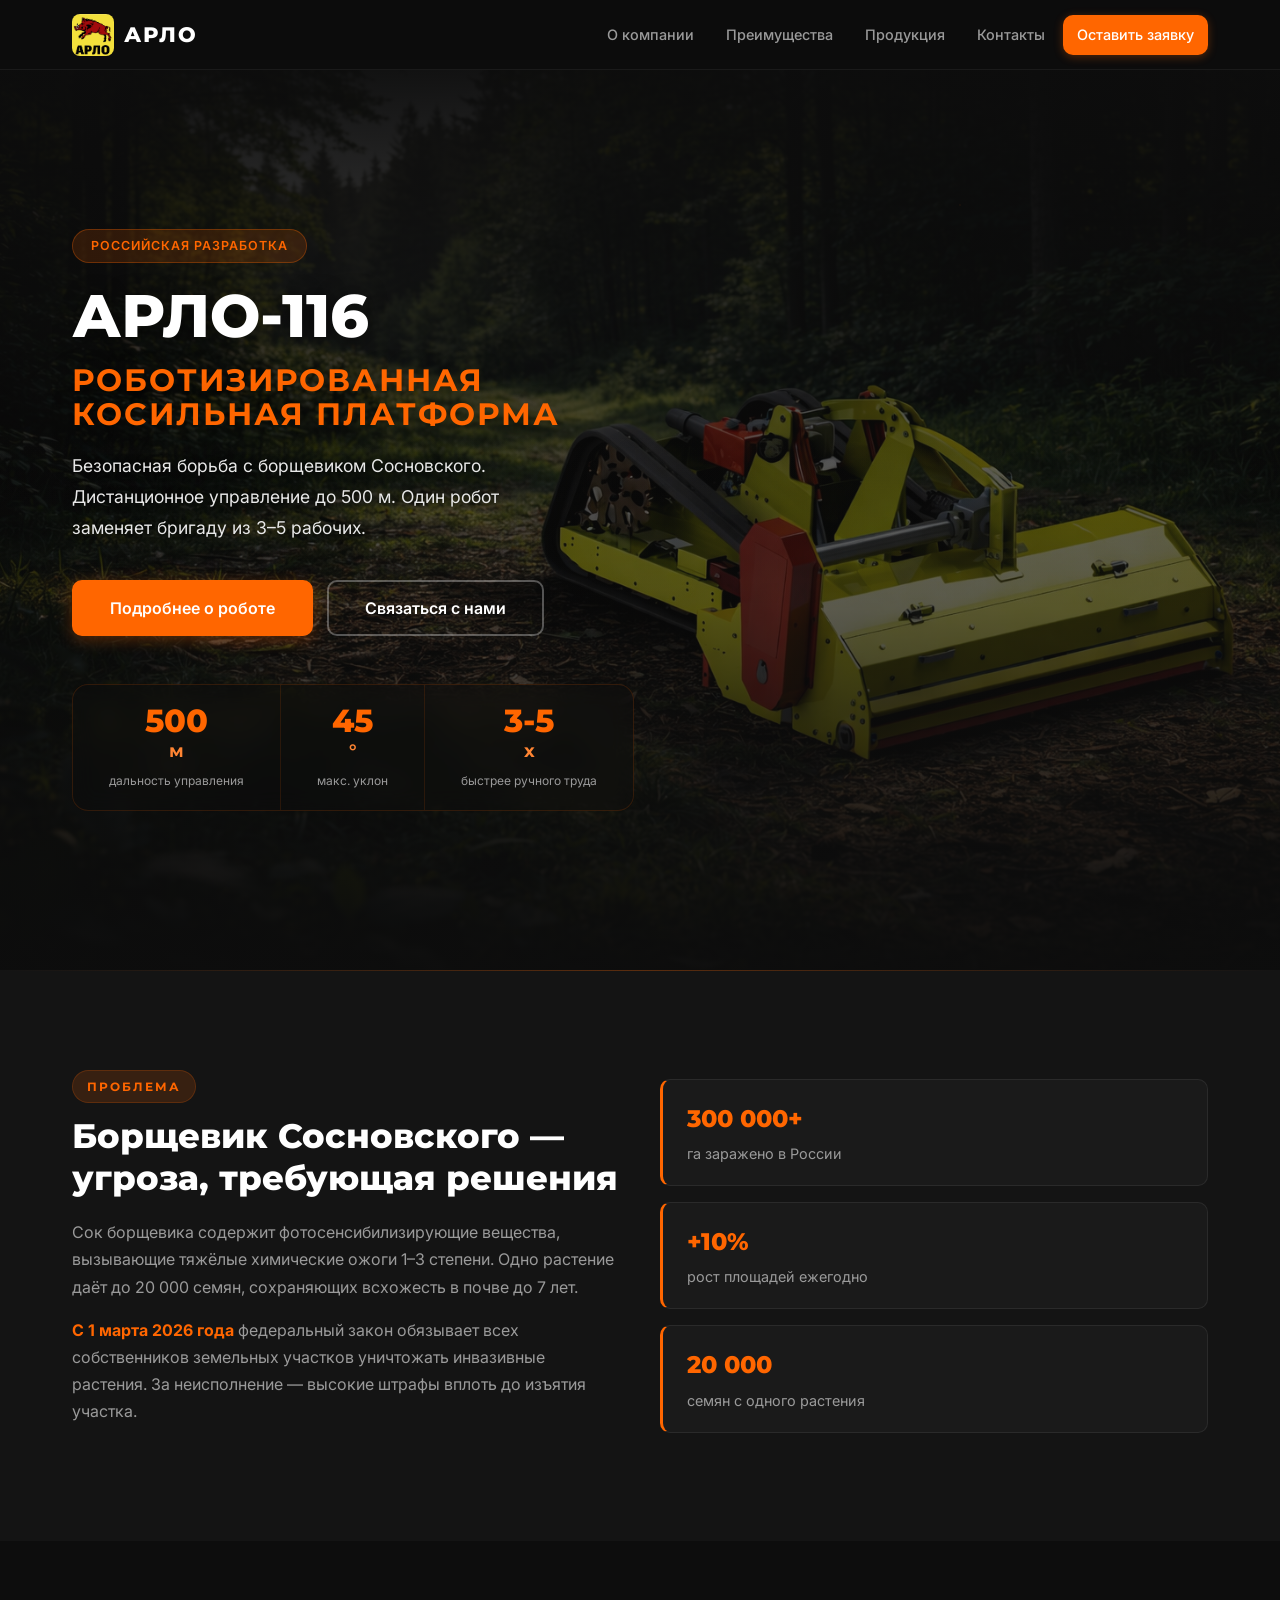
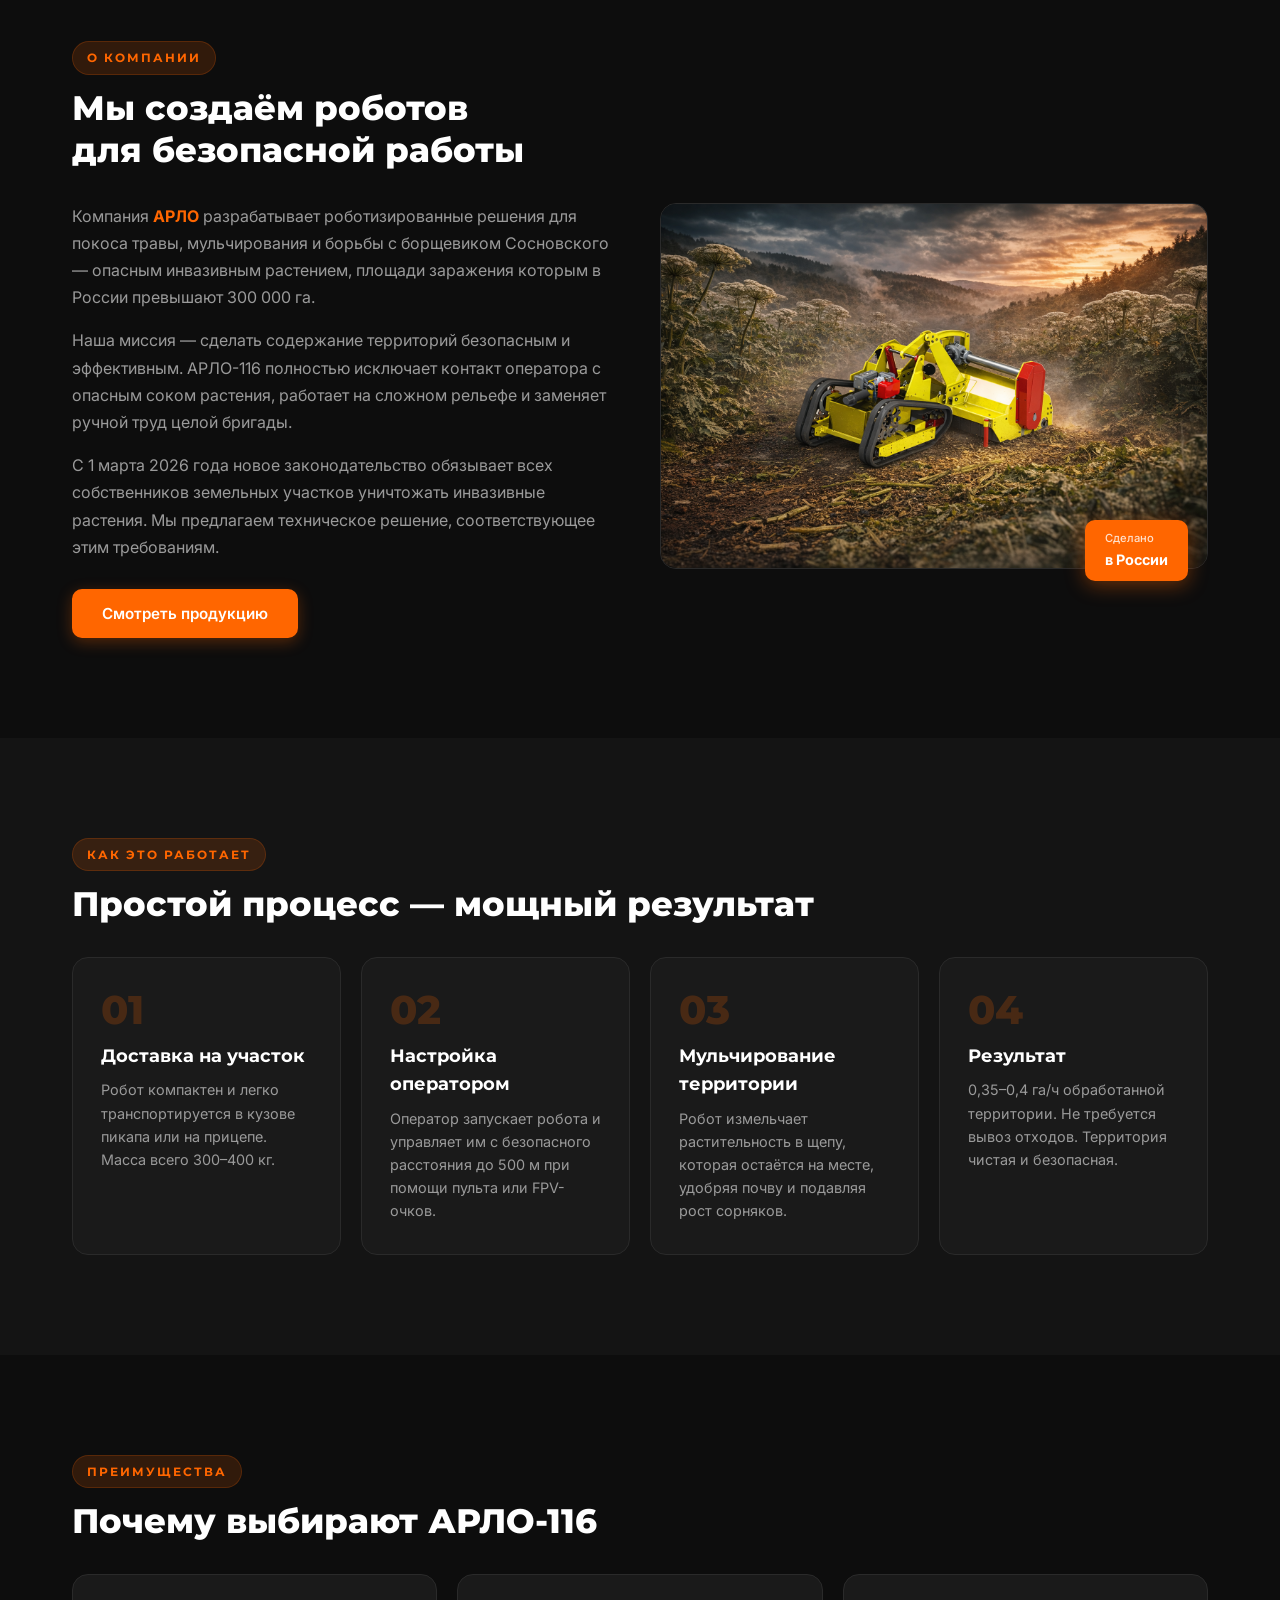
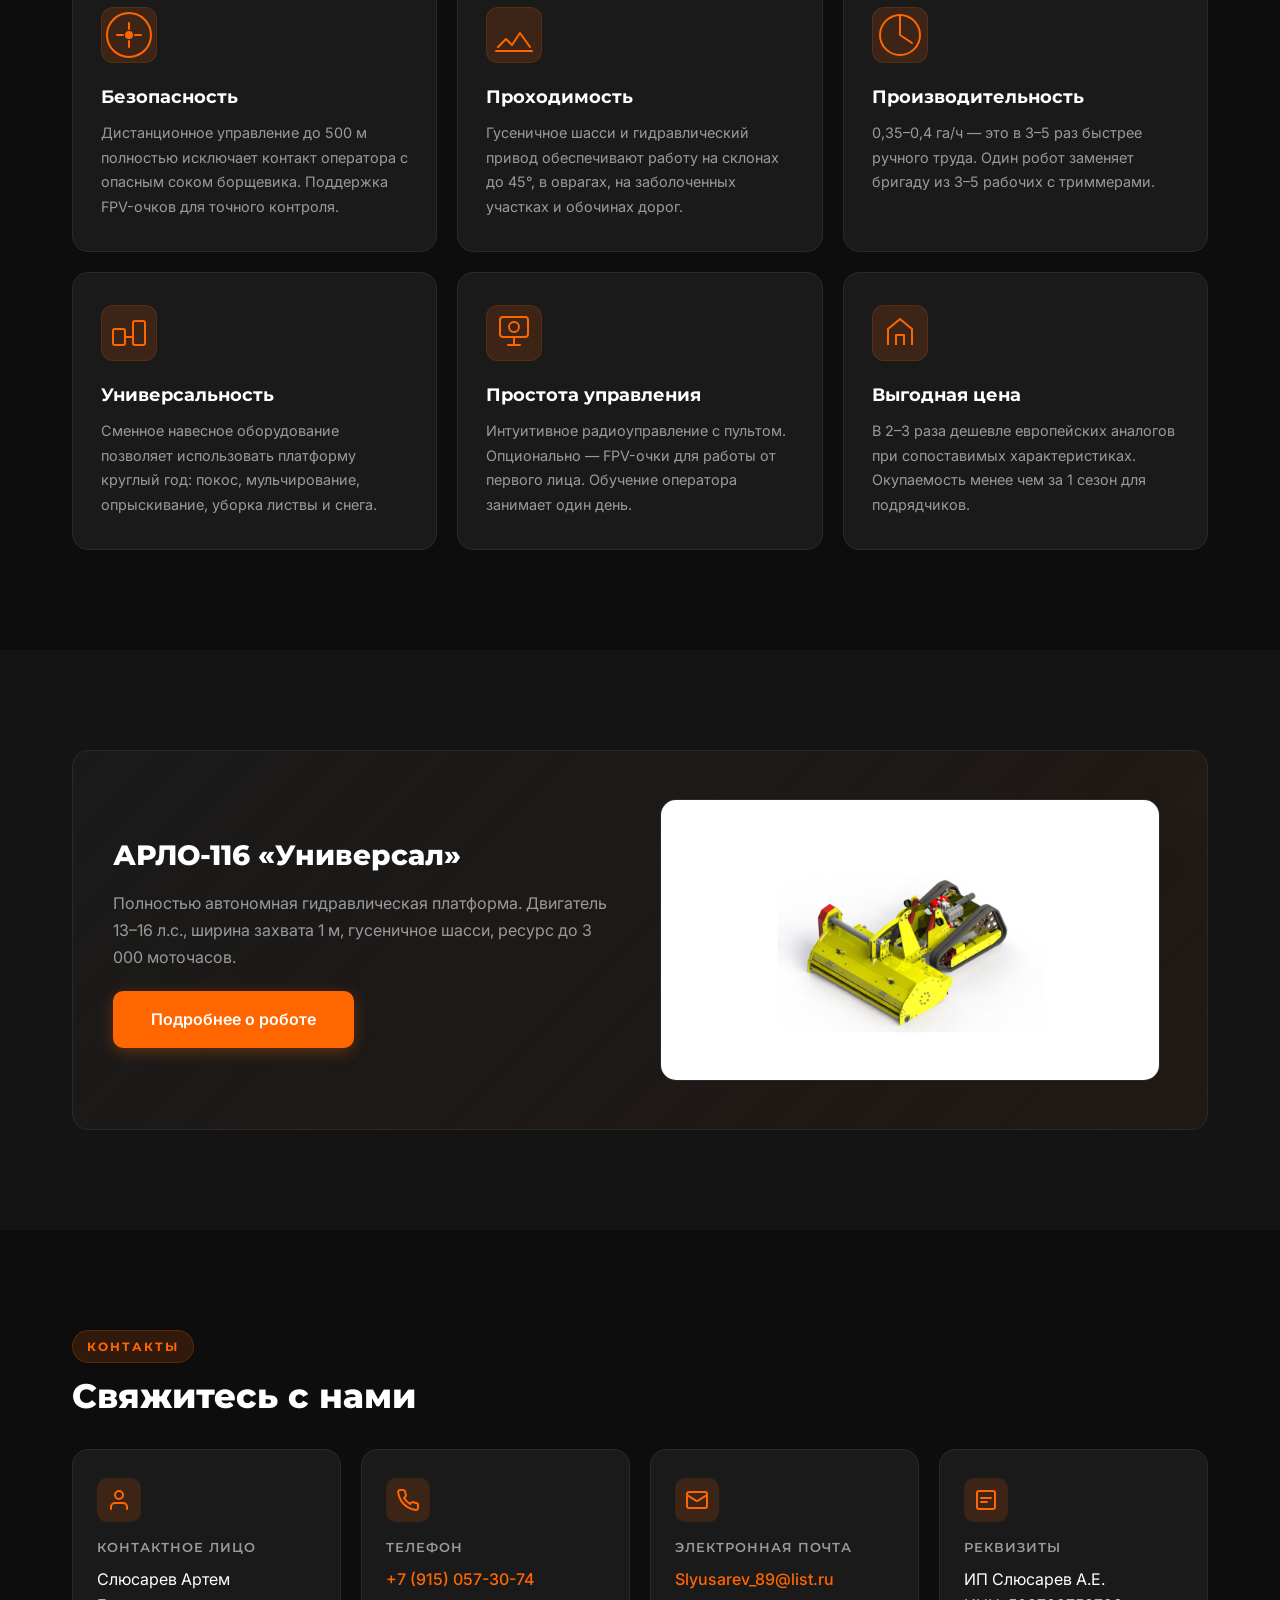
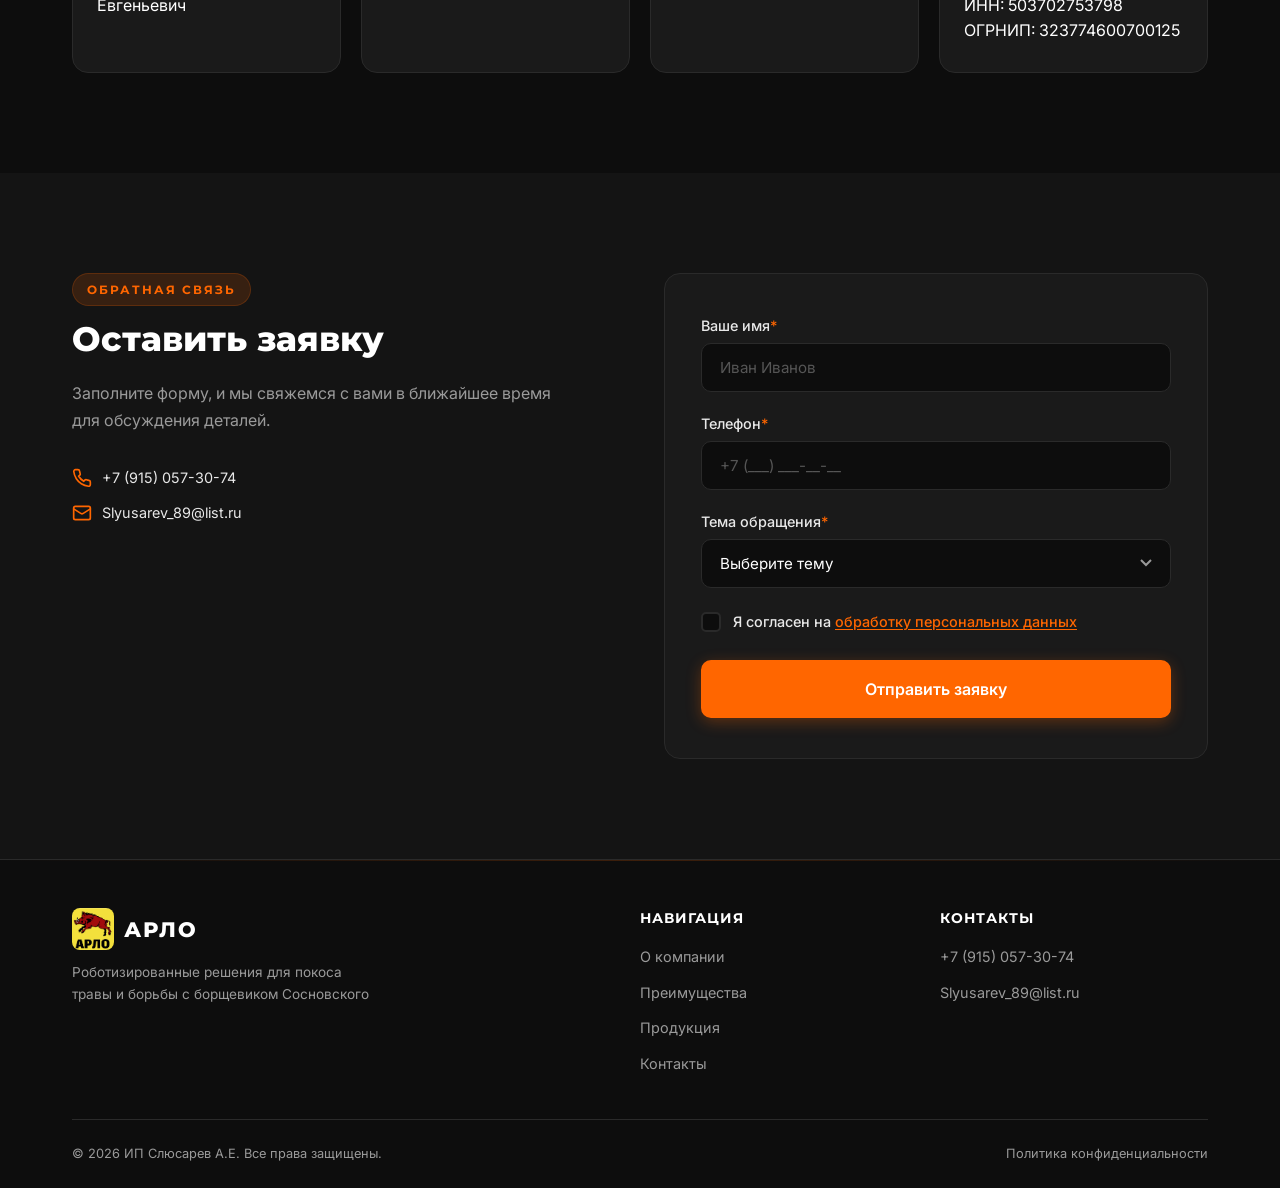
==== index.html @ d244acd5 "first commit" ====
<!DOCTYPE html>
<html lang="ru">
<head>
    <meta charset="UTF-8">
    <meta name="viewport" content="width=device-width, initial-scale=1.0">
    <title>АРЛО-116 — Роботизированная косильная платформа для борьбы с борщевиком</title>
    <meta name="description" content="АРЛО-116 Универсал — роботизированный комплекс для покоса травы и уничтожения борщевика Сосновского. Дистанционное управление до 500 м, гусеничное шасси, работа на склонах до 45°.">
    <meta name="keywords" content="АРЛО-116, робот косилка, борщевик Сосновского, роботизированная косильная платформа, дистанционное управление, гусеничная косилка, мульчирование">
    <link rel="canonical" href="https://arlo-robot.ru/">

    <!-- Open Graph -->
    <meta property="og:type" content="website">
    <meta property="og:title" content="АРЛО-116 — Роботизированная косильная платформа">
    <meta property="og:description" content="Безопасная борьба с борщевиком Сосновского. Дистанционное управление до 500 м. Производительность 0,4 га/ч.">
    <meta property="og:image" content="https://arlo-robot.ru/images/og-image.jpg">
    <meta property="og:url" content="https://arlo-robot.ru/">
    <meta property="og:locale" content="ru_RU">
    <meta property="og:site_name" content="АРЛО">

    <!-- Fonts -->
    <link rel="preconnect" href="https://fonts.googleapis.com">
    <link rel="preconnect" href="https://fonts.gstatic.com" crossorigin>
    <link href="https://fonts.googleapis.com/css2?family=Inter:wght@400;500;600&family=Montserrat:wght@600;700;800&display=swap" rel="stylesheet">

    <!-- Styles -->
    <link rel="stylesheet" href="css/style.css">

    <!-- Schema.org -->
    <script type="application/ld+json">
    {
        "@context": "https://schema.org",
        "@type": "Organization",
        "name": "АРЛО",
        "legalName": "ИП Слюсарев А.Е.",
        "taxID": "503702753798",
        "url": "https://arlo-robot.ru",
        "logo": "https://arlo-robot.ru/images/logo.png",
        "contactPoint": {
            "@type": "ContactPoint",
            "telephone": "+7-915-057-30-74",
            "contactType": "sales",
            "email": "Slyusarev_89@list.ru",
            "areaServed": "RU",
            "availableLanguage": "Russian"
        }
    }
    </script>
</head>
<body class="home page-template-default">

    <!-- HEADER -->
    <header class="site-header" id="masthead">
        <div class="container header-inner">
            <a href="index.html" class="site-logo" aria-label="АРЛО — на главную">
                <img src="images/logo.png" alt="Логотип АРЛО" width="50" height="50">
                <span class="site-logo__text">АРЛО</span>
            </a>

            <nav id="site-navigation" class="main-navigation" aria-label="Основная навигация">
                <ul class="nav-menu">
                    <li><a href="#about">О компании</a></li>
                    <li><a href="#advantages">Преимущества</a></li>
                    <li><a href="product.html">Продукция</a></li>
                    <li><a href="#contacts">Контакты</a></li>
                    <li><a href="#contact-form" class="nav-cta">Оставить заявку</a></li>
                </ul>
            </nav>

            <button class="burger-toggle" id="burger-toggle" aria-label="Открыть меню" aria-expanded="false" aria-controls="site-navigation">
                <span class="burger-line"></span>
                <span class="burger-line"></span>
                <span class="burger-line"></span>
            </button>
        </div>
    </header>

    <!-- MAIN -->
    <main id="primary" class="site-main">

        <!-- HERO -->
        <section id="hero" class="hero-section">
            <div class="hero-overlay"></div>
            <div class="hero-particles"></div>
            <div class="container hero-content">
                <div class="hero-badge">Российская разработка</div>
                <h1 class="hero-title">АРЛО-116<br><span>Роботизированная косильная платформа</span></h1>
                <p class="hero-subtitle">Безопасная борьба с борщевиком Сосновского. Дистанционное управление до 500 м. Один робот заменяет бригаду из 3–5 рабочих.</p>
                <div class="hero-actions">
                    <a href="product.html" class="btn btn-primary btn-lg">Подробнее о роботе</a>
                    <a href="#contact-form" class="btn btn-outline btn-lg">Связаться с нами</a>
                </div>

                <div class="hero-stats">
                    <div class="hero-stat">
                        <span class="hero-stat__number" data-count="500">500</span><span class="hero-stat__unit">м</span>
                        <span class="hero-stat__label">дальность управления</span>
                    </div>
                    <div class="hero-stat">
                        <span class="hero-stat__number" data-count="45">45</span><span class="hero-stat__unit">&deg;</span>
                        <span class="hero-stat__label">макс. уклон</span>
                    </div>
                    <div class="hero-stat">
                        <span class="hero-stat__number">3-5</span><span class="hero-stat__unit">x</span>
                        <span class="hero-stat__label">быстрее ручного труда</span>
                    </div>
                </div>
            </div>
        </section>

        <!-- PROBLEM -->
        <section id="problem" class="problem-section">
            <div class="container">
                <div class="problem-grid">
                    <div class="problem-text">
                        <div class="section-label">Проблема</div>
                        <h2 class="section-title">Борщевик Сосновского — угроза, требующая решения</h2>
                        <p>Сок борщевика содержит фотосенсибилизирующие вещества, вызывающие тяжёлые химические ожоги 1–3 степени. Одно растение даёт до 20 000 семян, сохраняющих всхожесть в почве до 7 лет.</p>
                        <p><strong>С 1 марта 2026 года</strong> федеральный закон обязывает всех собственников земельных участков уничтожать инвазивные растения. За неисполнение — высокие штрафы вплоть до изъятия участка.</p>
                    </div>
                    <div class="problem-numbers">
                        <div class="problem-stat">
                            <div class="problem-stat__number">300 000+</div>
                            <div class="problem-stat__label">га заражено в России</div>
                        </div>
                        <div class="problem-stat">
                            <div class="problem-stat__number">+10%</div>
                            <div class="problem-stat__label">рост площадей ежегодно</div>
                        </div>
                        <div class="problem-stat">
                            <div class="problem-stat__number">20 000</div>
                            <div class="problem-stat__label">семян с одного растения</div>
                        </div>
                    </div>
                </div>
            </div>
        </section>

        <!-- ABOUT -->
        <section id="about" class="about-section">
            <div class="container">
                <div class="section-label">О компании</div>
                <h2 class="section-title">Мы создаём роботов<br>для безопасной работы</h2>
                <div class="about-grid">
                    <div class="about-text">
                        <p>Компания <strong>АРЛО</strong> разрабатывает роботизированные решения для покоса травы, мульчирования и борьбы с борщевиком Сосновского — опасным инвазивным растением, площади заражения которым в России превышают 300 000 га.</p>
                        <p>Наша миссия — сделать содержание территорий безопасным и эффективным. АРЛО-116 полностью исключает контакт оператора с опасным соком растения, работает на сложном рельефе и заменяет ручной труд целой бригады.</p>
                        <p>С 1 марта 2026 года новое законодательство обязывает всех собственников земельных участков уничтожать инвазивные растения. Мы предлагаем техническое решение, соответствующее этим требованиям.</p>
                        <a href="product.html" class="btn btn-primary" style="margin-top: 12px;">Смотреть продукцию</a>
                    </div>
                    <div class="about-image">
                        <img src="images/robot-8.png" alt="Роботизированная косильная платформа АРЛО-116 — вид спереди" width="600" height="400" loading="lazy">
                        <div class="about-image-badge">
                            <span>Сделано</span> в России
                        </div>
                    </div>
                </div>
            </div>
        </section>

        <!-- HOW IT WORKS -->
        <section id="how-it-works" class="how-section">
            <div class="container">
                <div class="section-label">Как это работает</div>
                <h2 class="section-title">Простой процесс — мощный результат</h2>

                <div class="steps-grid">
                    <div class="step-card">
                        <div class="step-number">01</div>
                        <h3>Доставка на участок</h3>
                        <p>Робот компактен и легко транспортируется в кузове пикапа или на прицепе. Масса всего 300–400 кг.</p>
                    </div>
                    <div class="step-card">
                        <div class="step-number">02</div>
                        <h3>Настройка оператором</h3>
                        <p>Оператор запускает робота и управляет им с безопасного расстояния до 500 м при помощи пульта или FPV-очков.</p>
                    </div>
                    <div class="step-card">
                        <div class="step-number">03</div>
                        <h3>Мульчирование территории</h3>
                        <p>Робот измельчает растительность в щепу, которая остаётся на месте, удобряя почву и подавляя рост сорняков.</p>
                    </div>
                    <div class="step-card">
                        <div class="step-number">04</div>
                        <h3>Результат</h3>
                        <p>0,35–0,4 га/ч обработанной территории. Не требуется вывоз отходов. Территория чистая и безопасная.</p>
                    </div>
                </div>
            </div>
        </section>

        <!-- ADVANTAGES -->
        <section id="advantages" class="advantages-section">
            <div class="container">
                <div class="section-label">Преимущества</div>
                <h2 class="section-title">Почему выбирают АРЛО-116</h2>
                <div class="advantages-grid">

                    <article class="advantage-card">
                        <div class="advantage-icon">
                            <svg width="48" height="48" viewBox="0 0 48 48" fill="none" aria-hidden="true">
                                <circle cx="24" cy="24" r="22" stroke="currentColor" stroke-width="2"/>
                                <path d="M24 12v6m0 12v6M12 24h6m12 0h6" stroke="currentColor" stroke-width="2" stroke-linecap="round"/>
                                <circle cx="24" cy="24" r="4" fill="currentColor"/>
                            </svg>
                        </div>
                        <h3>Безопасность</h3>
                        <p>Дистанционное управление до 500 м полностью исключает контакт оператора с опасным соком борщевика. Поддержка FPV-очков для точного контроля.</p>
                    </article>

                    <article class="advantage-card">
                        <div class="advantage-icon">
                            <svg width="48" height="48" viewBox="0 0 48 48" fill="none" aria-hidden="true">
                                <path d="M8 36l8-8 6 6 8-12 10 14" stroke="currentColor" stroke-width="2" stroke-linecap="round" stroke-linejoin="round"/>
                                <path d="M6 40h36" stroke="currentColor" stroke-width="2" stroke-linecap="round"/>
                            </svg>
                        </div>
                        <h3>Проходимость</h3>
                        <p>Гусеничное шасси и гидравлический привод обеспечивают работу на склонах до 45°, в оврагах, на заболоченных участках и обочинах дорог.</p>
                    </article>

                    <article class="advantage-card">
                        <div class="advantage-icon">
                            <svg width="48" height="48" viewBox="0 0 48 48" fill="none" aria-hidden="true">
                                <path d="M24 4v20l12 8" stroke="currentColor" stroke-width="2" stroke-linecap="round" stroke-linejoin="round"/>
                                <circle cx="24" cy="24" r="20" stroke="currentColor" stroke-width="2"/>
                            </svg>
                        </div>
                        <h3>Производительность</h3>
                        <p>0,35–0,4 га/ч — это в 3–5 раз быстрее ручного труда. Один робот заменяет бригаду из 3–5 рабочих с триммерами.</p>
                    </article>

                    <article class="advantage-card">
                        <div class="advantage-icon">
                            <svg width="48" height="48" viewBox="0 0 48 48" fill="none" aria-hidden="true">
                                <rect x="8" y="20" width="12" height="16" rx="2" stroke="currentColor" stroke-width="2"/>
                                <rect x="28" y="12" width="12" height="24" rx="2" stroke="currentColor" stroke-width="2"/>
                                <path d="M20 28h8" stroke="currentColor" stroke-width="2" stroke-linecap="round"/>
                            </svg>
                        </div>
                        <h3>Универсальность</h3>
                        <p>Сменное навесное оборудование позволяет использовать платформу круглый год: покос, мульчирование, опрыскивание, уборка листвы и снега.</p>
                    </article>

                    <article class="advantage-card">
                        <div class="advantage-icon">
                            <svg width="48" height="48" viewBox="0 0 48 48" fill="none" aria-hidden="true">
                                <rect x="10" y="8" width="28" height="20" rx="3" stroke="currentColor" stroke-width="2"/>
                                <path d="M18 36h12M24 28v8" stroke="currentColor" stroke-width="2" stroke-linecap="round"/>
                                <circle cx="24" cy="18" r="5" stroke="currentColor" stroke-width="2"/>
                            </svg>
                        </div>
                        <h3>Простота управления</h3>
                        <p>Интуитивное радиоуправление с пультом. Опционально — FPV-очки для работы от первого лица. Обучение оператора занимает один день.</p>
                    </article>

                    <article class="advantage-card">
                        <div class="advantage-icon">
                            <svg width="48" height="48" viewBox="0 0 48 48" fill="none" aria-hidden="true">
                                <path d="M12 36V20l12-10 12 10v16" stroke="currentColor" stroke-width="2" stroke-linejoin="round"/>
                                <path d="M20 36v-10h8v10" stroke="currentColor" stroke-width="2" stroke-linejoin="round"/>
                            </svg>
                        </div>
                        <h3>Выгодная цена</h3>
                        <p>В 2–3 раза дешевле европейских аналогов при сопоставимых характеристиках. Окупаемость менее чем за 1 сезон для подрядчиков.</p>
                    </article>

                </div>
            </div>
        </section>

        <!-- PRODUCT CTA -->
        <section class="product-cta-section">
            <div class="container">
                <div class="product-cta-banner">
                    <div class="product-cta-text">
                        <h2>АРЛО-116 «Универсал»</h2>
                        <p>Полностью автономная гидравлическая платформа. Двигатель 13–16 л.с., ширина захвата 1 м, гусеничное шасси, ресурс до 3 000 моточасов.</p>
                        <a href="product.html" class="btn btn-primary btn-lg">Подробнее о роботе</a>
                    </div>
                    <div class="product-cta-img">
                        <img src="images/robot-2.jpg" alt="АРЛО-116 — вид с мульчером" width="500" height="400" loading="lazy">
                    </div>
                </div>
            </div>
        </section>

        <!-- CONTACTS -->
        <section id="contacts" class="contacts-section">
            <div class="container">
                <div class="section-label">Контакты</div>
                <h2 class="section-title">Свяжитесь с нами</h2>
                <div class="contacts-grid">
                    <div class="contact-item">
                        <div class="contact-icon">
                            <svg width="24" height="24" viewBox="0 0 24 24" fill="none"><path d="M20 21v-2a4 4 0 0 0-4-4H8a4 4 0 0 0-4 4v2" stroke="currentColor" stroke-width="2" stroke-linecap="round"/><circle cx="12" cy="7" r="4" stroke="currentColor" stroke-width="2"/></svg>
                        </div>
                        <h3>Контактное лицо</h3>
                        <p>Слюсарев Артем Евгеньевич</p>
                    </div>
                    <div class="contact-item">
                        <div class="contact-icon">
                            <svg width="24" height="24" viewBox="0 0 24 24" fill="none"><path d="M22 16.92v3a2 2 0 0 1-2.18 2 19.79 19.79 0 0 1-8.63-3.07 19.5 19.5 0 0 1-6-6 19.79 19.79 0 0 1-3.07-8.67A2 2 0 0 1 4.11 2h3a2 2 0 0 1 2 1.72c.127.96.361 1.903.7 2.81a2 2 0 0 1-.45 2.11L8.09 9.91a16 16 0 0 0 6 6l1.27-1.27a2 2 0 0 1 2.11-.45c.907.339 1.85.573 2.81.7A2 2 0 0 1 22 16.92z" stroke="currentColor" stroke-width="2"/></svg>
                        </div>
                        <h3>Телефон</h3>
                        <p><a href="tel:+79150573074">+7 (915) 057-30-74</a></p>
                    </div>
                    <div class="contact-item">
                        <div class="contact-icon">
                            <svg width="24" height="24" viewBox="0 0 24 24" fill="none"><rect x="2" y="4" width="20" height="16" rx="2" stroke="currentColor" stroke-width="2"/><path d="M22 7l-8.97 5.7a2 2 0 0 1-2.06 0L2 7" stroke="currentColor" stroke-width="2" stroke-linecap="round"/></svg>
                        </div>
                        <h3>Электронная почта</h3>
                        <p><a href="mailto:Slyusarev_89@list.ru">Slyusarev_89@list.ru</a></p>
                    </div>
                    <div class="contact-item">
                        <div class="contact-icon">
                            <svg width="24" height="24" viewBox="0 0 24 24" fill="none"><path d="M19 21H5a2 2 0 0 1-2-2V5a2 2 0 0 1 2-2h14a2 2 0 0 1 2 2v14a2 2 0 0 1-2 2z" stroke="currentColor" stroke-width="2"/><path d="M7 10h10M7 14h6" stroke="currentColor" stroke-width="2" stroke-linecap="round"/></svg>
                        </div>
                        <h3>Реквизиты</h3>
                        <address>
                            ИП Слюсарев А.Е.<br>
                            ИНН: 503702753798<br>
                            ОГРНИП: 323774600700125
                        </address>
                    </div>
                </div>
            </div>
        </section>

        <!-- CONTACT FORM -->
        <section id="contact-form" class="form-section">
            <div class="container">
                <div class="form-layout">
                    <div class="form-info">
                        <div class="section-label">Обратная связь</div>
                        <h2 class="section-title">Оставить заявку</h2>
                        <p class="section-subtitle">Заполните форму, и мы свяжемся с вами в ближайшее время для обсуждения деталей.</p>
                        <div class="form-info-contacts">
                            <div class="form-info-item">
                                <svg width="20" height="20" viewBox="0 0 24 24" fill="none"><path d="M22 16.92v3a2 2 0 0 1-2.18 2 19.79 19.79 0 0 1-8.63-3.07 19.5 19.5 0 0 1-6-6 19.79 19.79 0 0 1-3.07-8.67A2 2 0 0 1 4.11 2h3a2 2 0 0 1 2 1.72c.127.96.361 1.903.7 2.81a2 2 0 0 1-.45 2.11L8.09 9.91a16 16 0 0 0 6 6l1.27-1.27a2 2 0 0 1 2.11-.45c.907.339 1.85.573 2.81.7A2 2 0 0 1 22 16.92z" stroke="currentColor" stroke-width="2"/></svg>
                                <a href="tel:+79150573074">+7 (915) 057-30-74</a>
                            </div>
                            <div class="form-info-item">
                                <svg width="20" height="20" viewBox="0 0 24 24" fill="none"><rect x="2" y="4" width="20" height="16" rx="2" stroke="currentColor" stroke-width="2"/><path d="M22 7l-8.97 5.7a2 2 0 0 1-2.06 0L2 7" stroke="currentColor" stroke-width="2" stroke-linecap="round"/></svg>
                                <a href="mailto:Slyusarev_89@list.ru">Slyusarev_89@list.ru</a>
                            </div>
                        </div>
                    </div>

                    <form class="callback-form" id="callback-form" action="php/mail.php" method="POST" novalidate>
                        <div class="form-group">
                            <label for="form-name">Ваше имя <span class="required">*</span></label>
                            <input type="text" id="form-name" name="name" placeholder="Иван Иванов" required minlength="2" autocomplete="name">
                            <span class="form-error" id="error-name"></span>
                        </div>

                        <div class="form-group">
                            <label for="form-phone">Телефон <span class="required">*</span></label>
                            <input type="tel" id="form-phone" name="phone" placeholder="+7 (___) ___-__-__" required autocomplete="tel">
                            <span class="form-error" id="error-phone"></span>
                        </div>

                        <div class="form-group">
                            <label for="form-topic">Тема обращения <span class="required">*</span></label>
                            <select id="form-topic" name="topic" required>
                                <option value="" disabled selected>Выберите тему</option>
                                <option value="purchase">Покупка</option>
                                <option value="rent">Аренда</option>
                                <option value="partnership">Сотрудничество</option>
                                <option value="other">Другое</option>
                            </select>
                            <span class="form-error" id="error-topic"></span>
                        </div>

                        <div class="form-group form-consent">
                            <label class="checkbox-label">
                                <input type="checkbox" id="form-consent" name="consent" required>
                                <span class="custom-checkbox"></span>
                                <span>Я согласен на <a href="privacy.html" target="_blank">обработку персональных данных</a></span>
                            </label>
                            <span class="form-error" id="error-consent"></span>
                        </div>

                        <button type="submit" class="btn btn-primary btn-submit" id="form-submit">
                            <span class="btn-text">Отправить заявку</span>
                            <span class="btn-loader" hidden></span>
                        </button>

                        <div class="form-message" id="form-message" hidden></div>
                    </form>
                </div>
            </div>
        </section>

    </main>

    <!-- FOOTER -->
    <footer id="colophon" class="site-footer">
        <div class="container footer-inner">
            <div class="footer-col">
                <a href="index.html" class="site-logo" aria-label="АРЛО — на главную">
                    <img src="images/logo.png" alt="Логотип АРЛО" width="40" height="40">
                    <span class="site-logo__text">АРЛО</span>
                </a>
                <p class="footer-desc">Роботизированные решения для покоса травы и борьбы с борщевиком Сосновского</p>
            </div>

            <div class="footer-col">
                <h4>Навигация</h4>
                <ul class="footer-nav">
                    <li><a href="#about">О компании</a></li>
                    <li><a href="#advantages">Преимущества</a></li>
                    <li><a href="product.html">Продукция</a></li>
                    <li><a href="#contacts">Контакты</a></li>
                </ul>
            </div>

            <div class="footer-col">
                <h4>Контакты</h4>
                <ul class="footer-contacts">
                    <li><a href="tel:+79150573074">+7 (915) 057-30-74</a></li>
                    <li><a href="mailto:Slyusarev_89@list.ru">Slyusarev_89@list.ru</a></li>
                </ul>
            </div>

            <div class="footer-bottom">
                <p>&copy; 2026 ИП Слюсарев А.Е. Все права защищены.</p>
                <a href="privacy.html">Политика конфиденциальности</a>
            </div>
        </div>
    </footer>

    <script src="js/main.js"></script>
    <script src="js/form-handler.js"></script>
</body>
</html>
---- css/style.css ----
/* ===== CSS Custom Properties ===== */
:root {
    --color-primary: #FF6600;
    --color-primary-dark: #CC5200;
    --color-primary-light: #FF8533;
    --color-primary-glow: rgba(255, 102, 0, 0.15);
    --color-bg: #0D0D0D;
    --color-bg-alt: #141414;
    --color-bg-card: #1A1A1A;
    --color-text: #E8E8E8;
    --color-text-muted: #9A9A9A;
    --color-border: #2A2A2A;
    --color-white: #FFFFFF;
    --font-primary: 'Inter', 'Segoe UI', system-ui, sans-serif;
    --font-heading: 'Montserrat', 'Arial Black', sans-serif;
    --max-width: 1200px;
    --header-height: 70px;
    --radius: 10px;
    --radius-lg: 16px;
    --transition: 0.3s ease;
    --transition-slow: 0.5s ease;
}

/* ===== Reset ===== */
*,
*::before,
*::after {
    margin: 0;
    padding: 0;
    box-sizing: border-box;
}

html {
    scroll-behavior: smooth;
    scroll-padding-top: var(--header-height);
}

body {
    font-family: var(--font-primary);
    font-size: 16px;
    line-height: 1.6;
    color: var(--color-text);
    background-color: var(--color-bg);
    -webkit-font-smoothing: antialiased;
    -moz-osx-font-smoothing: grayscale;
    overflow-x: hidden;
}

img {
    max-width: 100%;
    height: auto;
    display: block;
}

a {
    color: var(--color-primary);
    text-decoration: none;
    transition: color var(--transition);
}

a:hover {
    color: var(--color-primary-light);
}

ul {
    list-style: none;
}

address {
    font-style: normal;
}

/* ===== Utilities ===== */
.container {
    max-width: var(--max-width);
    margin: 0 auto;
    padding: 0 16px;
    width: 100%;
}

.section-label {
    display: inline-block;
    font-family: var(--font-heading);
    font-size: 0.75rem;
    font-weight: 700;
    text-transform: uppercase;
    letter-spacing: 2px;
    color: var(--color-primary);
    margin-bottom: 12px;
    padding: 6px 14px;
    background: var(--color-primary-glow);
    border: 1px solid rgba(255, 102, 0, 0.2);
    border-radius: 20px;
}

.section-title {
    font-family: var(--font-heading);
    font-size: 1.75rem;
    font-weight: 800;
    margin-bottom: 1.25rem;
    color: var(--color-white);
    line-height: 1.25;
}

.section-subtitle {
    color: var(--color-text-muted);
    margin-bottom: 2rem;
    max-width: 500px;
    line-height: 1.7;
}

/* ===== Buttons ===== */
.btn {
    display: inline-flex;
    align-items: center;
    justify-content: center;
    gap: 8px;
    padding: 12px 28px;
    font-family: var(--font-primary);
    font-size: 0.95rem;
    font-weight: 600;
    border: 2px solid transparent;
    border-radius: var(--radius);
    cursor: pointer;
    transition: all var(--transition);
    text-decoration: none;
    line-height: 1.4;
    position: relative;
    overflow: hidden;
}

.btn-lg {
    padding: 15px 36px;
    font-size: 1rem;
}

.btn-primary {
    background: var(--color-primary);
    color: var(--color-white);
    border-color: var(--color-primary);
    box-shadow: 0 4px 15px rgba(255, 102, 0, 0.3);
}

.btn-primary:hover {
    background: var(--color-primary-dark);
    border-color: var(--color-primary-dark);
    color: var(--color-white);
    box-shadow: 0 6px 25px rgba(255, 102, 0, 0.4);
    transform: translateY(-2px);
}

.btn-outline {
    background: transparent;
    color: var(--color-white);
    border-color: rgba(255, 255, 255, 0.3);
}

.btn-outline:hover {
    background: var(--color-white);
    color: var(--color-bg);
    border-color: var(--color-white);
    transform: translateY(-2px);
}

/* ===== HEADER ===== */
.site-header {
    position: fixed;
    top: 0;
    left: 0;
    right: 0;
    z-index: 1000;
    background: rgba(13, 13, 13, 0.85);
    backdrop-filter: blur(12px);
    -webkit-backdrop-filter: blur(12px);
    border-bottom: 1px solid rgba(255, 255, 255, 0.06);
    height: var(--header-height);
    transition: all var(--transition);
}

.site-header.scrolled {
    background: rgba(13, 13, 13, 0.95);
    box-shadow: 0 4px 30px rgba(0, 0, 0, 0.5);
}

.header-inner {
    display: flex;
    align-items: center;
    justify-content: space-between;
    height: var(--header-height);
}

.site-logo {
    display: flex;
    align-items: center;
    gap: 10px;
    text-decoration: none;
    color: var(--color-white);
    flex-shrink: 0;
}

.site-logo img {
    width: 42px;
    height: 42px;
    border-radius: 8px;
}

.site-logo__text {
    font-family: var(--font-heading);
    font-size: 1.3rem;
    font-weight: 800;
    letter-spacing: 2px;
}

/* Navigation */
.nav-menu {
    display: flex;
    align-items: center;
    gap: 4px;
}

.nav-menu a {
    display: block;
    padding: 8px 14px;
    color: var(--color-text-muted);
    font-size: 0.9rem;
    font-weight: 500;
    border-radius: var(--radius);
    transition: all var(--transition);
}

.nav-menu a:hover,
.nav-menu a.current {
    color: var(--color-white);
}

.nav-cta {
    background: var(--color-primary) !important;
    color: var(--color-white) !important;
    border-radius: var(--radius) !important;
    box-shadow: 0 2px 10px rgba(255, 102, 0, 0.3);
}

.nav-cta:hover {
    background: var(--color-primary-dark) !important;
    box-shadow: 0 4px 20px rgba(255, 102, 0, 0.4) !important;
}

/* Burger */
.burger-toggle {
    display: none;
    flex-direction: column;
    justify-content: center;
    gap: 5px;
    width: 36px;
    height: 36px;
    background: none;
    border: none;
    cursor: pointer;
    padding: 4px;
    z-index: 1001;
}

.burger-line {
    display: block;
    width: 100%;
    height: 2px;
    background: var(--color-white);
    border-radius: 2px;
    transition: all var(--transition);
    transform-origin: center;
}

/* ===== HERO ===== */
.hero-section {
    position: relative;
    min-height: 100vh;
    display: flex;
    align-items: center;
    justify-content: center;
    background: var(--color-bg) url('../images/robot-5.png') center/cover no-repeat;
    margin-top: var(--header-height);
    overflow: hidden;
}

.hero-overlay {
    position: absolute;
    inset: 0;
    background:
        linear-gradient(to top, rgba(13, 13, 13, 0.95) 0%, rgba(13, 13, 13, 0.6) 30%, transparent 60%),
        linear-gradient(to bottom, rgba(13, 13, 13, 0.95) 0%, rgba(13, 13, 13, 0.6) 30%, transparent 60%),
        rgba(13, 13, 13, 0.45);
}

.hero-particles {
    position: absolute;
    inset: 0;
    background-image:
        radial-gradient(1px 1px at 15% 25%, rgba(255, 102, 0, 0.25) 0%, transparent 100%),
        radial-gradient(1px 1px at 75% 15%, rgba(255, 102, 0, 0.15) 0%, transparent 100%),
        radial-gradient(1px 1px at 85% 70%, rgba(255, 255, 255, 0.08) 0%, transparent 100%),
        radial-gradient(1px 1px at 25% 80%, rgba(255, 102, 0, 0.12) 0%, transparent 100%);
}

.hero-content {
    position: relative;
    z-index: 1;
    padding: 80px 0;
    text-align: left;
    display: flex;
    flex-direction: column;
    align-items: flex-start;
}

.hero-badge {
    display: inline-block;
    padding: 6px 18px;
    background: var(--color-primary-glow);
    border: 1px solid rgba(255, 102, 0, 0.3);
    border-radius: 20px;
    font-size: 0.78rem;
    font-weight: 600;
    color: var(--color-primary);
    margin-bottom: 20px;
    letter-spacing: 1px;
    text-transform: uppercase;
}

.hero-title {
    font-family: var(--font-heading);
    font-size: 2.75rem;
    font-weight: 800;
    line-height: 1.1;
    color: var(--color-white);
    margin-bottom: 1.25rem;
    max-width: 600px;
    text-shadow: 0 2px 20px rgba(0, 0, 0, 0.6);
}

.hero-title span {
    color: var(--color-primary);
    display: block;
    font-size: 0.52em;
    font-weight: 700;
    margin-top: 0.45em;
    letter-spacing: 2px;
    text-transform: uppercase;
}

.hero-subtitle {
    font-size: 1.1rem;
    color: var(--color-text);
    max-width: 500px;
    margin-bottom: 2.25rem;
    line-height: 1.75;
    text-shadow: 0 1px 8px rgba(0, 0, 0, 0.8);
}

.hero-actions {
    display: flex;
    flex-wrap: wrap;
    justify-content: flex-start;
    gap: 14px;
    margin-bottom: 3rem;
}

.hero-stats {
    display: flex;
    gap: 0;
    flex-wrap: wrap;
    justify-content: flex-start;
    border: 1px solid rgba(255, 102, 0, 0.15);
    border-radius: var(--radius-lg);
    background: rgba(13, 13, 13, 0.55);
    backdrop-filter: blur(12px);
    overflow: hidden;
}

.hero-stat {
    display: flex;
    flex-direction: column;
    align-items: center;
    padding: 20px 36px;
    border-right: 1px solid rgba(255, 102, 0, 0.12);
}

.hero-stat:last-child {
    border-right: none;
}

.hero-stat__number {
    font-family: var(--font-heading);
    font-size: 2rem;
    font-weight: 800;
    color: var(--color-primary);
    line-height: 1;
}

.hero-stat__unit {
    font-family: var(--font-heading);
    font-size: 1.1rem;
    font-weight: 700;
    color: var(--color-primary-light);
}

.hero-stat__label {
    font-size: 0.75rem;
    color: var(--color-text-muted);
    margin-top: 6px;
    text-align: center;
}


/* ===== PROBLEM SECTION ===== */
.problem-section {
    padding: 80px 0;
    background: var(--color-bg-alt);
    position: relative;
}

.problem-section::before {
    content: '';
    position: absolute;
    top: 0;
    left: 0;
    right: 0;
    height: 1px;
    background: linear-gradient(90deg, transparent, var(--color-primary), transparent);
    opacity: 0.3;
}

.problem-grid {
    display: grid;
    gap: 40px;
    align-items: center;
}

.problem-text p {
    color: var(--color-text-muted);
    margin-bottom: 1rem;
    line-height: 1.7;
}

.problem-text strong {
    color: var(--color-primary);
}

.problem-numbers {
    display: grid;
    gap: 16px;
}

.problem-stat {
    background: var(--color-bg-card);
    border: 1px solid var(--color-border);
    border-left: 3px solid var(--color-primary);
    border-radius: var(--radius);
    padding: 20px 24px;
    transition: all var(--transition);
}

.problem-stat:hover {
    border-left-color: var(--color-primary-light);
    box-shadow: 0 4px 20px rgba(255, 102, 0, 0.08);
}

.problem-stat__number {
    font-family: var(--font-heading);
    font-size: 1.5rem;
    font-weight: 800;
    color: var(--color-primary);
    margin-bottom: 4px;
}

.problem-stat__label {
    font-size: 0.9rem;
    color: var(--color-text-muted);
}

/* ===== ABOUT ===== */
.about-section {
    padding: 80px 0;
    background: var(--color-bg);
    position: relative;
}

.about-grid {
    display: grid;
    gap: 40px;
    align-items: start;
    margin-top: 2rem;
}

.about-text p {
    margin-bottom: 1rem;
    color: var(--color-text-muted);
    line-height: 1.7;
}

.about-text strong {
    color: var(--color-primary);
}

.about-image {
    position: relative;
}

.about-image img {
    border-radius: var(--radius-lg);
    border: 1px solid var(--color-border);
}

.about-image-badge {
    position: absolute;
    bottom: -12px;
    right: 20px;
    background: var(--color-primary);
    color: var(--color-white);
    padding: 10px 20px;
    border-radius: var(--radius);
    font-size: 0.9rem;
    font-weight: 700;
    box-shadow: 0 4px 20px rgba(255, 102, 0, 0.4);
}

.about-image-badge span {
    display: block;
    font-size: 0.7rem;
    font-weight: 500;
    opacity: 0.8;
}

/* ===== HOW IT WORKS ===== */
.how-section {
    padding: 80px 0;
    background: var(--color-bg-alt);
    position: relative;
}

.steps-grid {
    display: grid;
    gap: 20px;
    margin-top: 2rem;
    counter-reset: step;
}

.step-card {
    background: var(--color-bg-card);
    border: 1px solid var(--color-border);
    border-radius: var(--radius-lg);
    padding: 32px 28px;
    position: relative;
    transition: all var(--transition);
}

.step-card:hover {
    border-color: var(--color-primary);
    transform: translateY(-3px);
    box-shadow: 0 10px 40px rgba(255, 102, 0, 0.1);
}

.step-number {
    font-family: var(--font-heading);
    font-size: 2.5rem;
    font-weight: 800;
    color: var(--color-primary);
    opacity: 0.2;
    line-height: 1;
    margin-bottom: 12px;
}

.step-card h3 {
    font-family: var(--font-heading);
    font-size: 1.1rem;
    font-weight: 700;
    color: var(--color-white);
    margin-bottom: 8px;
}

.step-card p {
    font-size: 0.9rem;
    color: var(--color-text-muted);
    line-height: 1.6;
}

/* ===== ADVANTAGES ===== */
.advantages-section {
    padding: 80px 0;
    background: var(--color-bg);
    position: relative;
}

.advantages-grid {
    display: grid;
    gap: 20px;
    margin-top: 2rem;
}

.advantage-card {
    background: var(--color-bg-card);
    border: 1px solid var(--color-border);
    border-radius: var(--radius-lg);
    padding: 32px 28px;
    transition: all var(--transition);
    position: relative;
    overflow: hidden;
}

.advantage-card::before {
    content: '';
    position: absolute;
    top: 0;
    left: 0;
    right: 0;
    height: 3px;
    background: linear-gradient(90deg, var(--color-primary), transparent);
    opacity: 0;
    transition: opacity var(--transition);
}

.advantage-card:hover {
    border-color: var(--color-primary);
    transform: translateY(-4px);
    box-shadow: 0 12px 40px rgba(255, 102, 0, 0.1);
}

.advantage-card:hover::before {
    opacity: 1;
}

.advantage-icon {
    width: 56px;
    height: 56px;
    display: flex;
    align-items: center;
    justify-content: center;
    background: var(--color-primary-glow);
    border: 1px solid rgba(255, 102, 0, 0.15);
    border-radius: 12px;
    color: var(--color-primary);
    margin-bottom: 20px;
    transition: all var(--transition);
}

.advantage-card:hover .advantage-icon {
    background: var(--color-primary);
    color: var(--color-white);
    box-shadow: 0 4px 15px rgba(255, 102, 0, 0.4);
}

.advantage-card h3 {
    font-family: var(--font-heading);
    font-size: 1.1rem;
    font-weight: 700;
    color: var(--color-white);
    margin-bottom: 10px;
}

.advantage-card p {
    font-size: 0.9rem;
    color: var(--color-text-muted);
    line-height: 1.7;
}

/* ===== PRODUCT CTA BANNER ===== */
.product-cta-section {
    padding: 80px 0;
    background: var(--color-bg-alt);
}

.product-cta-banner {
    display: grid;
    gap: 40px;
    align-items: center;
    background: linear-gradient(135deg, var(--color-bg-card) 0%, rgba(255, 102, 0, 0.05) 100%);
    border: 1px solid var(--color-border);
    border-radius: var(--radius-lg);
    padding: 40px 32px;
    position: relative;
    overflow: hidden;
}

.product-cta-banner::before {
    content: '';
    position: absolute;
    top: -50%;
    right: -30%;
    width: 400px;
    height: 400px;
    background: radial-gradient(circle, rgba(255, 102, 0, 0.06) 0%, transparent 70%);
    pointer-events: none;
}

.product-cta-text {
    position: relative;
    z-index: 1;
}

.product-cta-text h2 {
    font-family: var(--font-heading);
    font-size: 1.75rem;
    font-weight: 800;
    color: var(--color-white);
    margin-bottom: 12px;
}

.product-cta-text p {
    color: var(--color-text-muted);
    margin-bottom: 20px;
    line-height: 1.7;
    max-width: 500px;
}

.product-cta-img {
    position: relative;
    z-index: 1;
}

.product-cta-img img {
    border-radius: var(--radius-lg);
    border: 1px solid var(--color-border);
}

/* ===== CONTACTS ===== */
.contacts-section {
    padding: 80px 0;
    background: var(--color-bg);
}

.contacts-grid {
    display: grid;
    gap: 20px;
    margin-top: 2rem;
}

.contact-item {
    background: var(--color-bg-card);
    border: 1px solid var(--color-border);
    border-radius: var(--radius-lg);
    padding: 28px 24px;
    transition: all var(--transition);
}

.contact-item:hover {
    border-color: rgba(255, 102, 0, 0.3);
    box-shadow: 0 4px 20px rgba(0, 0, 0, 0.2);
}

.contact-icon {
    width: 44px;
    height: 44px;
    display: flex;
    align-items: center;
    justify-content: center;
    background: var(--color-primary-glow);
    border-radius: 10px;
    color: var(--color-primary);
    margin-bottom: 16px;
}

.contact-item h3 {
    font-family: var(--font-heading);
    font-size: 0.8rem;
    font-weight: 600;
    color: var(--color-text-muted);
    text-transform: uppercase;
    letter-spacing: 1px;
    margin-bottom: 8px;
}

.contact-item p,
.contact-item address {
    font-size: 1rem;
    color: var(--color-white);
    line-height: 1.6;
}

.contact-item a {
    color: var(--color-primary);
    font-weight: 500;
}

.contact-item a:hover {
    color: var(--color-primary-light);
}

/* ===== FORM ===== */
.form-section {
    padding: 80px 0;
    background: var(--color-bg-alt);
    position: relative;
}

.form-layout {
    display: grid;
    gap: 48px;
    align-items: start;
}

.form-info-contacts {
    margin-top: 24px;
    display: flex;
    flex-direction: column;
    gap: 12px;
}

.form-info-item {
    display: flex;
    align-items: center;
    gap: 10px;
    color: var(--color-text-muted);
    font-size: 0.9rem;
}

.form-info-item svg {
    color: var(--color-primary);
    flex-shrink: 0;
}

.form-info-item a {
    color: var(--color-text);
}

.form-info-item a:hover {
    color: var(--color-primary);
}

.callback-form {
    background: var(--color-bg-card);
    border: 1px solid var(--color-border);
    border-radius: var(--radius-lg);
    padding: 32px 28px;
}

.form-group {
    margin-bottom: 20px;
}

.form-group label {
    display: flex;
    font-size: 0.9rem;
    font-weight: 500;
    color: var(--color-text);
    margin-bottom: 6px;
}

.required {
    color: var(--color-primary);
}

.form-group input,
.form-group select {
    width: 100%;
    padding: 14px 18px;
    font-family: var(--font-primary);
    font-size: 0.95rem;
    color: var(--color-white);
    background: var(--color-bg);
    border: 1px solid var(--color-border);
    border-radius: var(--radius);
    outline: none;
    transition: all var(--transition);
    appearance: none;
    -webkit-appearance: none;
}

.form-group input::placeholder {
    color: #555;
}

.form-group input:focus,
.form-group select:focus {
    border-color: var(--color-primary);
    box-shadow: 0 0 0 3px rgba(255, 102, 0, 0.1);
}

.form-group select {
    background-image: url("data:image/svg+xml,%3Csvg xmlns='http://www.w3.org/2000/svg' width='12' height='8' viewBox='0 0 12 8'%3E%3Cpath d='M1 1l5 5 5-5' stroke='%23999' stroke-width='2' fill='none'/%3E%3C/svg%3E");
    background-repeat: no-repeat;
    background-position: right 18px center;
    padding-right: 44px;
    cursor: pointer;
}

.form-group select option {
    background: var(--color-bg-card);
    color: var(--color-white);
}

.form-group.has-error input,
.form-group.has-error select {
    border-color: #e74c3c;
    box-shadow: 0 0 0 3px rgba(231, 76, 60, 0.1);
}

.form-error {
    display: block;
    font-size: 0.8rem;
    color: #e74c3c;
    margin-top: 4px;
    min-height: 0;
}

/* Custom Checkbox */
.form-consent {
    margin-top: 24px;
}

.checkbox-label {
    display: flex;
    align-items: center;
    gap: 12px;
    cursor: pointer;
    font-size: 0.85rem;
    color: var(--color-text-muted);
    line-height: 1.4;
    user-select: none;
}

.checkbox-label input[type="checkbox"] {
    position: absolute;
    opacity: 0;
    width: 0;
    height: 0;
    pointer-events: none;
}

.custom-checkbox {
    width: 20px;
    height: 20px;
    min-width: 20px;
    border: 2px solid var(--color-border);
    border-radius: 5px;
    display: flex;
    align-items: center;
    justify-content: center;
    transition: all var(--transition);
    background: var(--color-bg);
    position: relative;
    flex-shrink: 0;
}

.custom-checkbox::after {
    content: '';
    width: 6px;
    height: 11px;
    border: solid transparent;
    border-width: 0 2.5px 2.5px 0;
    transform: rotate(45deg) scale(0);
    transition: all 0.2s ease;
    margin-top: -2px;
}

.checkbox-label input[type="checkbox"]:checked + .custom-checkbox {
    background: var(--color-primary);
    border-color: var(--color-primary);
    box-shadow: 0 2px 10px rgba(255, 102, 0, 0.3);
}

.checkbox-label input[type="checkbox"]:checked + .custom-checkbox::after {
    border-color: var(--color-white);
    transform: rotate(45deg) scale(1);
}

.checkbox-label input[type="checkbox"]:focus + .custom-checkbox {
    border-color: var(--color-primary);
    box-shadow: 0 0 0 3px rgba(255, 102, 0, 0.15);
}

.checkbox-label a {
    color: var(--color-primary);
    text-decoration: underline;
    text-underline-offset: 2px;
}

.btn-submit {
    width: 100%;
    padding: 16px 28px;
    font-size: 1rem;
    margin-top: 8px;
}

.btn-loader {
    width: 18px;
    height: 18px;
    border: 2px solid rgba(255, 255, 255, 0.3);
    border-top-color: var(--color-white);
    border-radius: 50%;
    animation: spin 0.6s linear infinite;
}

@keyframes spin {
    to { transform: rotate(360deg); }
}

.form-message {
    margin-top: 16px;
    padding: 14px 18px;
    border-radius: var(--radius);
    font-size: 0.9rem;
    line-height: 1.5;
}

.form-message.success {
    background: rgba(39, 174, 96, 0.12);
    border: 1px solid rgba(39, 174, 96, 0.3);
    color: #27ae60;
}

.form-message.error {
    background: rgba(231, 76, 60, 0.12);
    border: 1px solid rgba(231, 76, 60, 0.3);
    color: #e74c3c;
}

/* ===== FOOTER ===== */
.site-footer {
    background: var(--color-bg);
    border-top: 1px solid var(--color-border);
    padding: 48px 0 24px;
    position: relative;
}

.site-footer::before {
    content: '';
    position: absolute;
    top: 0;
    left: 0;
    right: 0;
    height: 1px;
    background: linear-gradient(90deg, transparent, var(--color-primary), transparent);
    opacity: 0.2;
}

.footer-inner {
    display: grid;
    gap: 32px;
}

.footer-desc {
    font-size: 0.85rem;
    color: var(--color-text-muted);
    margin-top: 12px;
    line-height: 1.6;
    max-width: 300px;
}

.footer-col h4 {
    font-family: var(--font-heading);
    font-size: 0.85rem;
    font-weight: 700;
    color: var(--color-white);
    margin-bottom: 14px;
    text-transform: uppercase;
    letter-spacing: 1px;
}

.footer-nav li,
.footer-contacts li {
    margin-bottom: 10px;
}

.footer-nav a,
.footer-contacts a {
    font-size: 0.9rem;
    color: var(--color-text-muted);
    transition: all var(--transition);
}

.footer-nav a:hover,
.footer-contacts a:hover {
    color: var(--color-primary);
    padding-left: 4px;
}

.footer-bottom {
    grid-column: 1 / -1;
    display: flex;
    flex-wrap: wrap;
    justify-content: space-between;
    align-items: center;
    gap: 12px;
    padding-top: 24px;
    border-top: 1px solid var(--color-border);
    font-size: 0.8rem;
    color: var(--color-text-muted);
}

.footer-bottom a {
    color: var(--color-text-muted);
    font-size: 0.8rem;
}

.footer-bottom a:hover {
    color: var(--color-primary);
}

/* ===== PRODUCT PAGE ===== */
.product-page-header {
    padding: 40px 0 20px;
    margin-top: var(--header-height);
}

.breadcrumbs {
    font-size: 0.85rem;
    color: var(--color-text-muted);
    margin-bottom: 8px;
}

.breadcrumbs a {
    color: var(--color-text-muted);
}

.breadcrumbs a:hover {
    color: var(--color-primary);
}

.breadcrumbs span {
    margin: 0 8px;
    color: var(--color-border);
}

/* Product layout */
.product-layout {
    display: grid;
    gap: 40px;
    padding-bottom: 60px;
}

/* Product Gallery */
.woocommerce-product-gallery {
    position: relative;
}

.gallery-main {
    border-radius: var(--radius-lg);
    border: 1px solid var(--color-border);
    overflow: hidden;
    background: var(--color-bg-card);
    margin-bottom: 12px;
}

.gallery-main img {
    width: 100%;
    aspect-ratio: 4/3;
    object-fit: contain;
    padding: 20px;
}

.gallery-thumbs {
    display: grid;
    grid-template-columns: repeat(auto-fill, minmax(70px, 1fr));
    gap: 8px;
}

.gallery-thumb {
    border-radius: 8px;
    border: 2px solid var(--color-border);
    overflow: hidden;
    cursor: pointer;
    transition: all var(--transition);
    background: var(--color-bg-card);
    padding: 6px;
}

.gallery-thumb:hover,
.gallery-thumb.active {
    border-color: var(--color-primary);
    box-shadow: 0 0 10px rgba(255, 102, 0, 0.2);
}

.gallery-thumb img {
    width: 100%;
    aspect-ratio: 1;
    object-fit: contain;
}

/* Product Summary */
.summary.entry-summary {
    display: flex;
    flex-direction: column;
    gap: 20px;
}

.product_title.entry-title {
    font-family: var(--font-heading);
    font-size: 1.75rem;
    font-weight: 800;
    color: var(--color-white);
}

.woocommerce-product-details__short-description {
    color: var(--color-text-muted);
    line-height: 1.7;
}

.price {
    font-family: var(--font-heading);
    font-size: 1.5rem;
    font-weight: 700;
    color: var(--color-primary);
}

.price-note {
    font-size: 0.85rem;
    color: var(--color-text-muted);
    font-family: var(--font-primary);
    font-weight: 400;
}

.product-cta-info {
    background: linear-gradient(135deg, var(--color-bg-card) 0%, rgba(255, 102, 0, 0.04) 100%);
    border: 1px solid var(--color-border);
    border-radius: var(--radius-lg);
    padding: 24px;
}

.product-cta-info p {
    color: var(--color-text-muted);
    font-size: 0.9rem;
    margin-bottom: 16px;
    line-height: 1.6;
}

.product-cta-info .btn {
    width: 100%;
}

/* Product Tabs */
.woocommerce-tabs {
    margin-top: 40px;
    padding-bottom: 40px;
}

.wc-tabs {
    display: flex;
    gap: 4px;
    border-bottom: 2px solid var(--color-border);
    margin-bottom: 28px;
}

.wc-tabs li {
    padding: 12px 24px;
    font-size: 0.9rem;
    font-weight: 600;
    color: var(--color-text-muted);
    cursor: pointer;
    border-bottom: 2px solid transparent;
    margin-bottom: -2px;
    transition: all var(--transition);
    user-select: none;
}

.wc-tabs li:hover {
    color: var(--color-text);
}

.wc-tabs li.active {
    color: var(--color-primary);
    border-bottom-color: var(--color-primary);
}

.wc-tab-panel {
    display: none;
}

.wc-tab-panel.active {
    display: block;
}

.wc-tab-panel p {
    color: var(--color-text-muted);
    line-height: 1.7;
    margin-bottom: 1rem;
}

/* Specs Table */
.woocommerce-product-attributes {
    width: 100%;
    border-collapse: collapse;
}

.woocommerce-product-attributes tr {
    border-bottom: 1px solid var(--color-border);
    transition: background var(--transition);
}

.woocommerce-product-attributes tr:hover {
    background: rgba(255, 102, 0, 0.03);
}

.woocommerce-product-attributes th,
.woocommerce-product-attributes td {
    padding: 14px 16px;
    text-align: left;
    font-size: 0.9rem;
}

.woocommerce-product-attributes th {
    color: var(--color-text-muted);
    font-weight: 500;
    width: 40%;
}

.woocommerce-product-attributes td {
    color: var(--color-white);
    font-weight: 600;
}

/* ===== PRIVACY PAGE ===== */
.privacy-section {
    padding: 40px 0 80px;
    margin-top: var(--header-height);
}

.privacy-section h1 {
    font-family: var(--font-heading);
    font-size: 1.75rem;
    font-weight: 800;
    color: var(--color-white);
    margin-bottom: 2rem;
}

.privacy-section h2 {
    font-family: var(--font-heading);
    font-size: 1.2rem;
    font-weight: 700;
    color: var(--color-white);
    margin: 2rem 0 0.75rem;
}

.privacy-section p,
.privacy-section li {
    color: var(--color-text-muted);
    line-height: 1.7;
    margin-bottom: 0.75rem;
}

.privacy-section ul {
    padding-left: 1.5rem;
    list-style: disc;
}

/* ===== MOBILE NAV OVERLAY ===== */
.menu-open .main-navigation {
    transform: translateX(0);
}

.menu-open .burger-line:nth-child(1) {
    transform: translateY(7px) rotate(45deg);
}

.menu-open .burger-line:nth-child(2) {
    opacity: 0;
}

.menu-open .burger-line:nth-child(3) {
    transform: translateY(-7px) rotate(-45deg);
}

/* ===== Scroll Animations ===== */
.fade-in {
    opacity: 0;
    transform: translateY(30px);
    transition: opacity 0.6s ease, transform 0.6s ease;
}

.fade-in.visible {
    opacity: 1;
    transform: translateY(0);
}

/* ===== RESPONSIVE ===== */

/* Mobile (320px+) */
@media (max-width: 767px) {
    .burger-toggle {
        display: flex;
    }

    .main-navigation {
        position: fixed;
        top: 0;
        right: 0;
        width: 300px;
        height: 100vh;
        background: rgba(13, 13, 13, 0.98);
        backdrop-filter: blur(20px);
        border-left: 1px solid var(--color-border);
        transform: translateX(100%);
        transition: transform var(--transition);
        z-index: 999;
        padding: 90px 28px 40px;
        overflow-y: auto;
    }

    .nav-menu {
        flex-direction: column;
        gap: 4px;
    }

    .nav-menu a {
        font-size: 1.05rem;
        padding: 14px 18px;
        color: var(--color-text);
    }

    .nav-cta {
        margin-top: 16px;
        text-align: center;
    }

    .hero-title {
        font-size: 1.75rem;
    }

    .section-title {
        font-size: 1.5rem;
    }

    .hero-actions {
        flex-direction: column;
        width: 100%;
        max-width: 320px;
    }

    .hero-actions .btn {
        width: 100%;
        text-align: center;
    }

    .hero-stats {
        width: 100%;
        border-radius: var(--radius-md);
    }

    .hero-stat {
        flex: 1;
        padding: 16px 12px;
    }

    .hero-stat__number {
        font-size: 1.5rem;
    }
}

/* Tablet (576px+) */
@media (min-width: 576px) {
    .container {
        padding: 0 24px;
    }

    .contacts-grid {
        grid-template-columns: repeat(2, 1fr);
    }

    .advantages-grid {
        grid-template-columns: repeat(2, 1fr);
    }

    .steps-grid {
        grid-template-columns: repeat(2, 1fr);
    }

    .problem-grid {
        grid-template-columns: 1fr 1fr;
    }

    .problem-numbers {
        grid-template-columns: 1fr;
    }

    .gallery-thumbs {
        grid-template-columns: repeat(auto-fill, minmax(80px, 1fr));
    }
}

/* Tablet landscape (768px+) */
@media (min-width: 768px) {
    .burger-toggle {
        display: none;
    }

    .main-navigation {
        position: static;
        width: auto;
        height: auto;
        background: none;
        border: none;
        transform: none;
        padding: 0;
        overflow: visible;
        backdrop-filter: none;
    }

    .nav-menu {
        flex-direction: row;
    }

    .nav-menu a {
        color: var(--color-text-muted);
    }

    .about-grid {
        grid-template-columns: 1fr 1fr;
    }

    .form-layout {
        grid-template-columns: 1fr 1fr;
    }

    .footer-inner {
        grid-template-columns: 2fr 1fr 1fr;
    }

    .hero-title {
        font-size: 2.75rem;
    }


    .product-layout {
        grid-template-columns: 1fr 1fr;
    }

    .product-cta-banner {
        grid-template-columns: 1fr 1fr;
        padding: 48px 40px;
    }
}

/* Desktop (1024px+) */
@media (min-width: 1024px) {
    .container {
        padding: 0 32px;
    }

    .hero-title {
        font-size: 3.25rem;
    }

    .section-title {
        font-size: 2.1rem;
    }

    .advantages-grid {
        grid-template-columns: repeat(3, 1fr);
    }

    .contacts-grid {
        grid-template-columns: repeat(4, 1fr);
    }

    .steps-grid {
        grid-template-columns: repeat(4, 1fr);
    }

    .about-section,
    .advantages-section,
    .contacts-section,
    .form-section,
    .problem-section,
    .how-section,
    .product-cta-section {
        padding: 100px 0;
    }

    .product-layout {
        gap: 60px;
    }

    .callback-form {
        padding: 40px 36px;
    }
}

/* Large desktop (1280px+) */
@media (min-width: 1280px) {
    .hero-title {
        font-size: 3.75rem;
    }
}

/* Mobile overlay backdrop */
.nav-backdrop {
    display: none;
    position: fixed;
    inset: 0;
    background: rgba(0, 0, 0, 0.7);
    z-index: 998;
    backdrop-filter: blur(4px);
}

.menu-open .nav-backdrop {
    display: block;
}
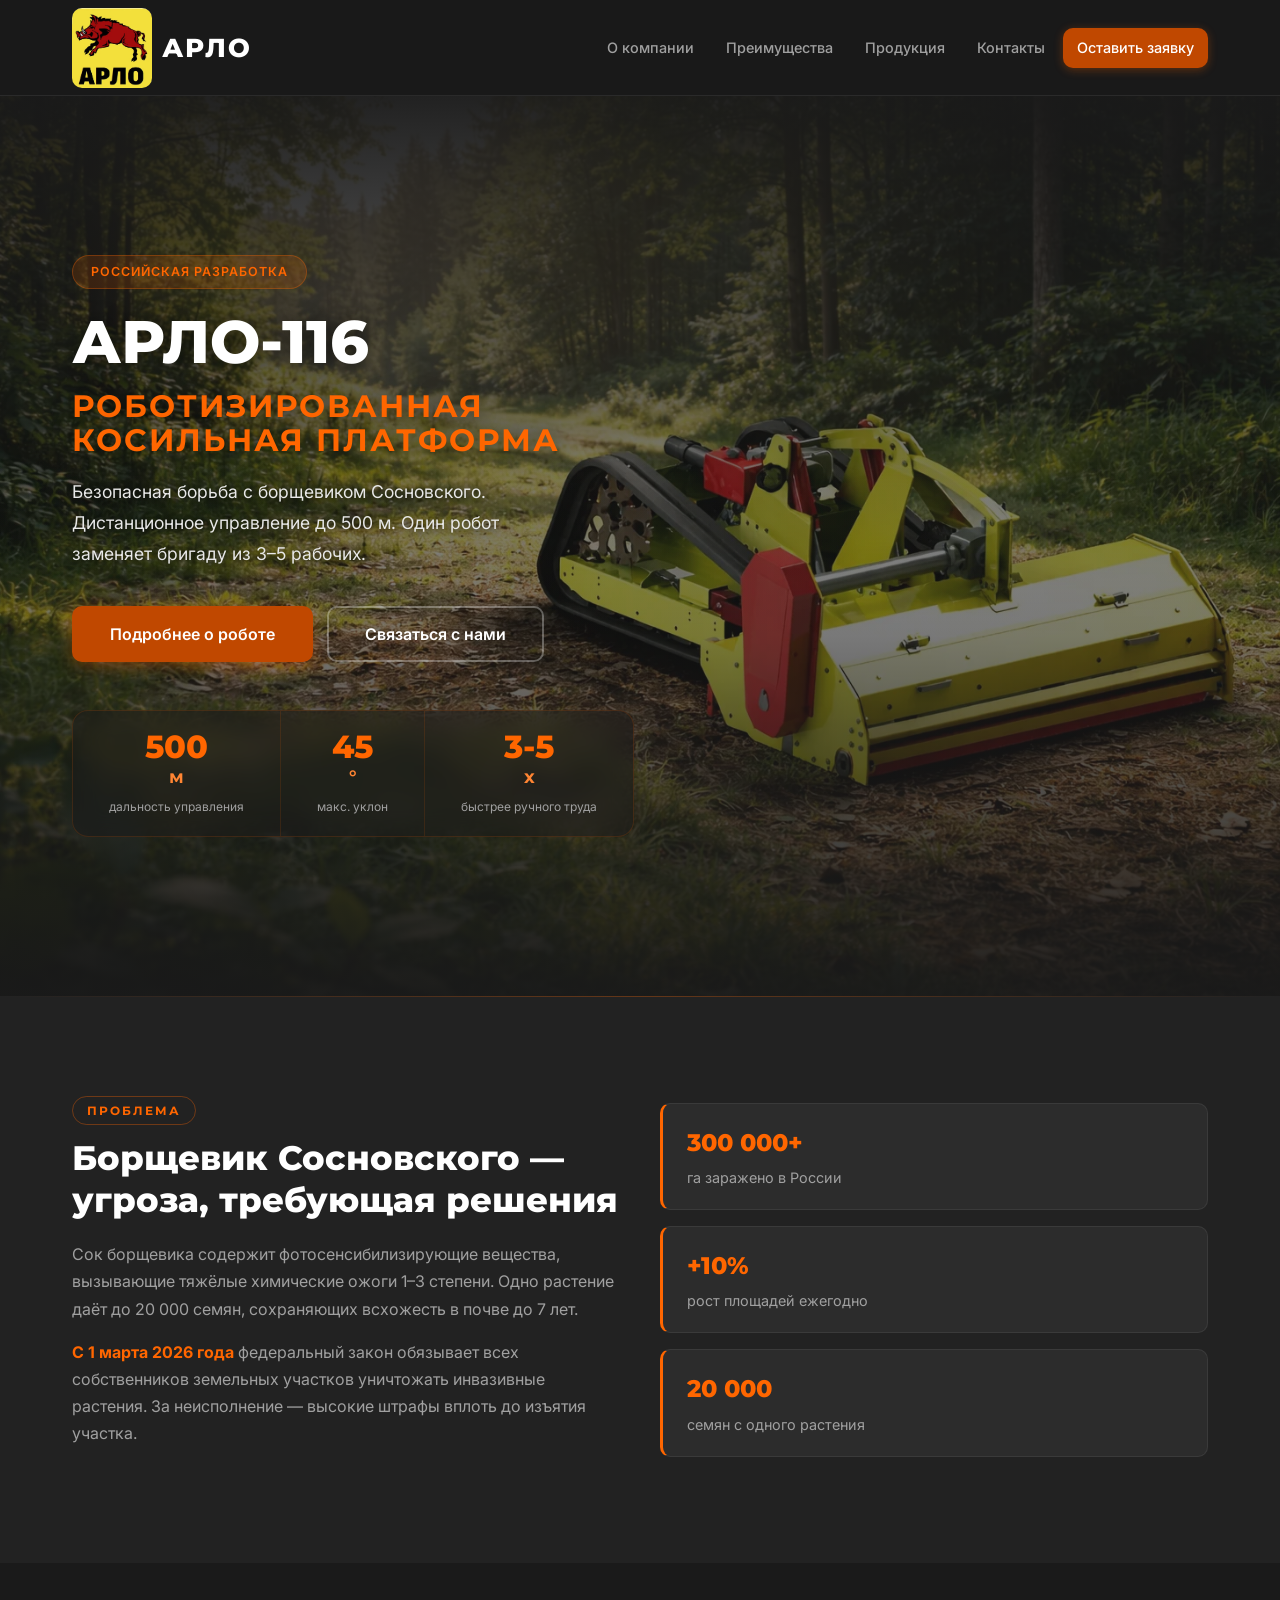
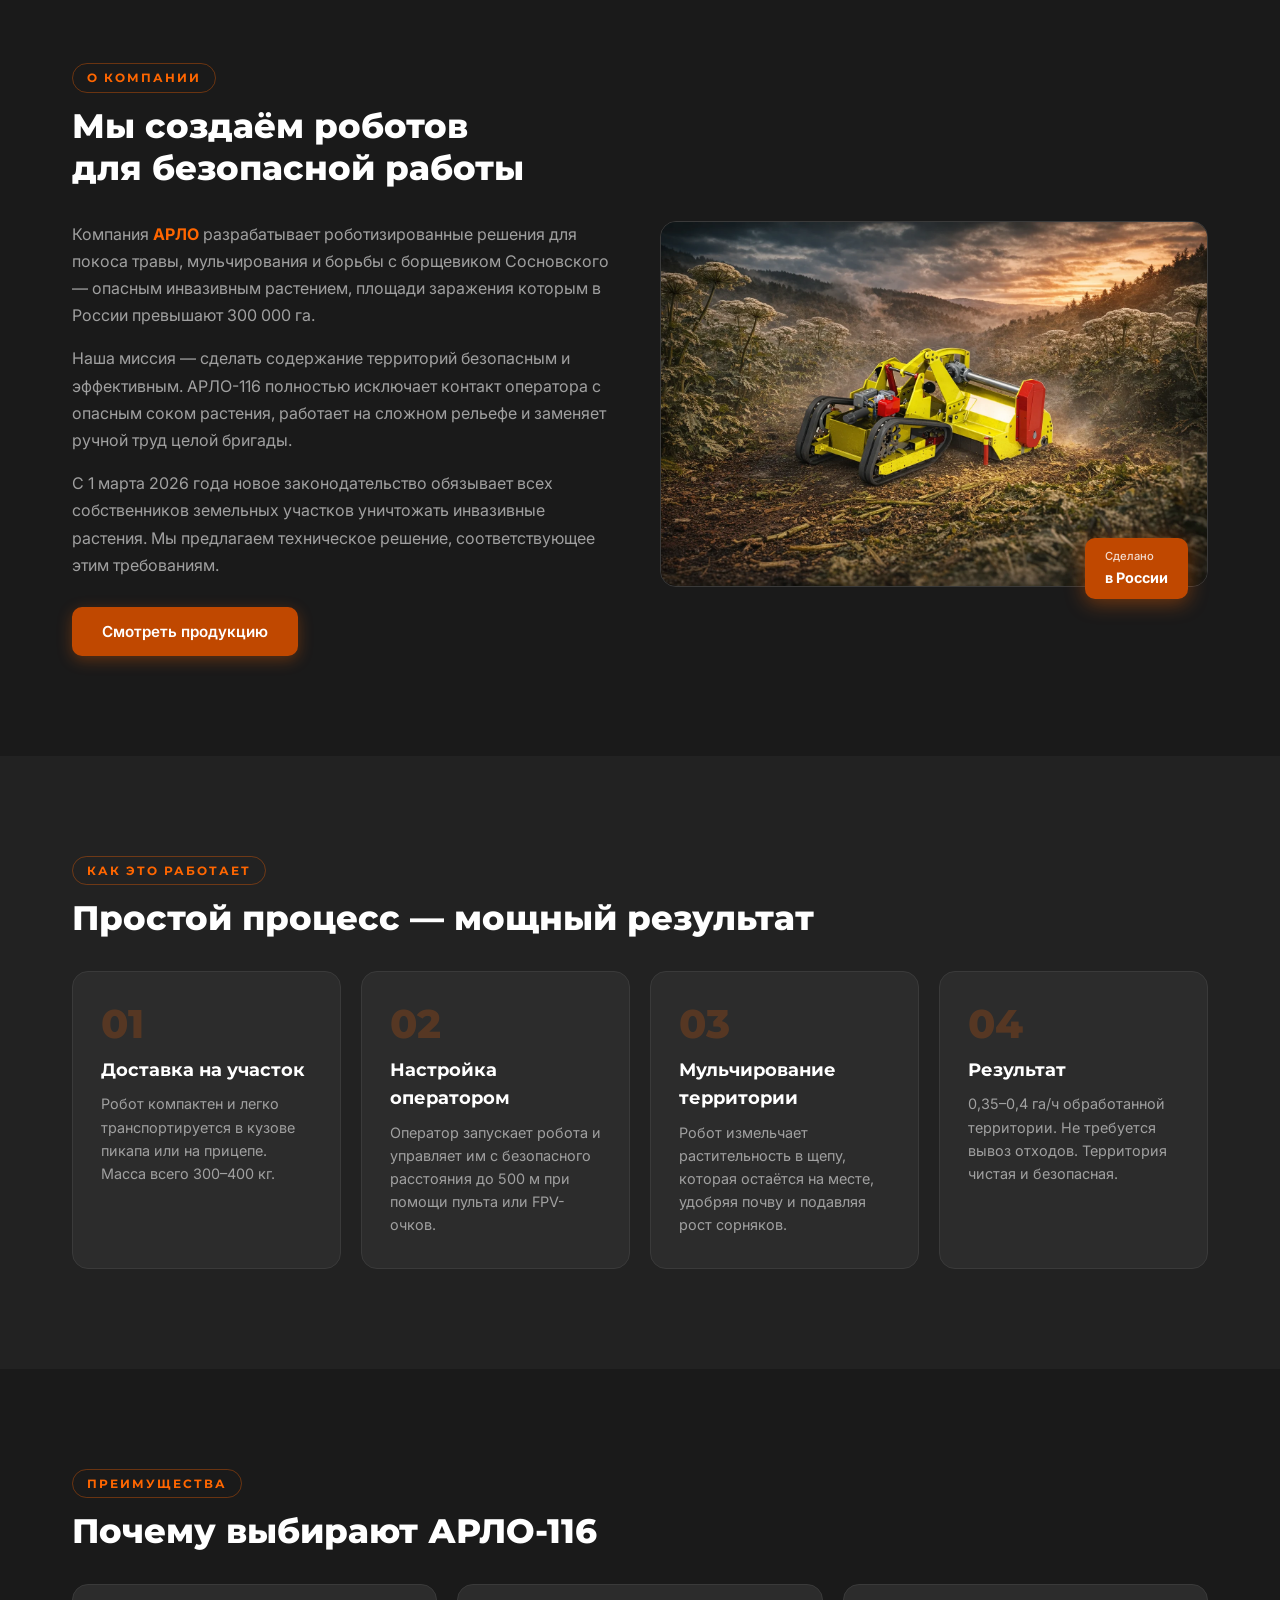
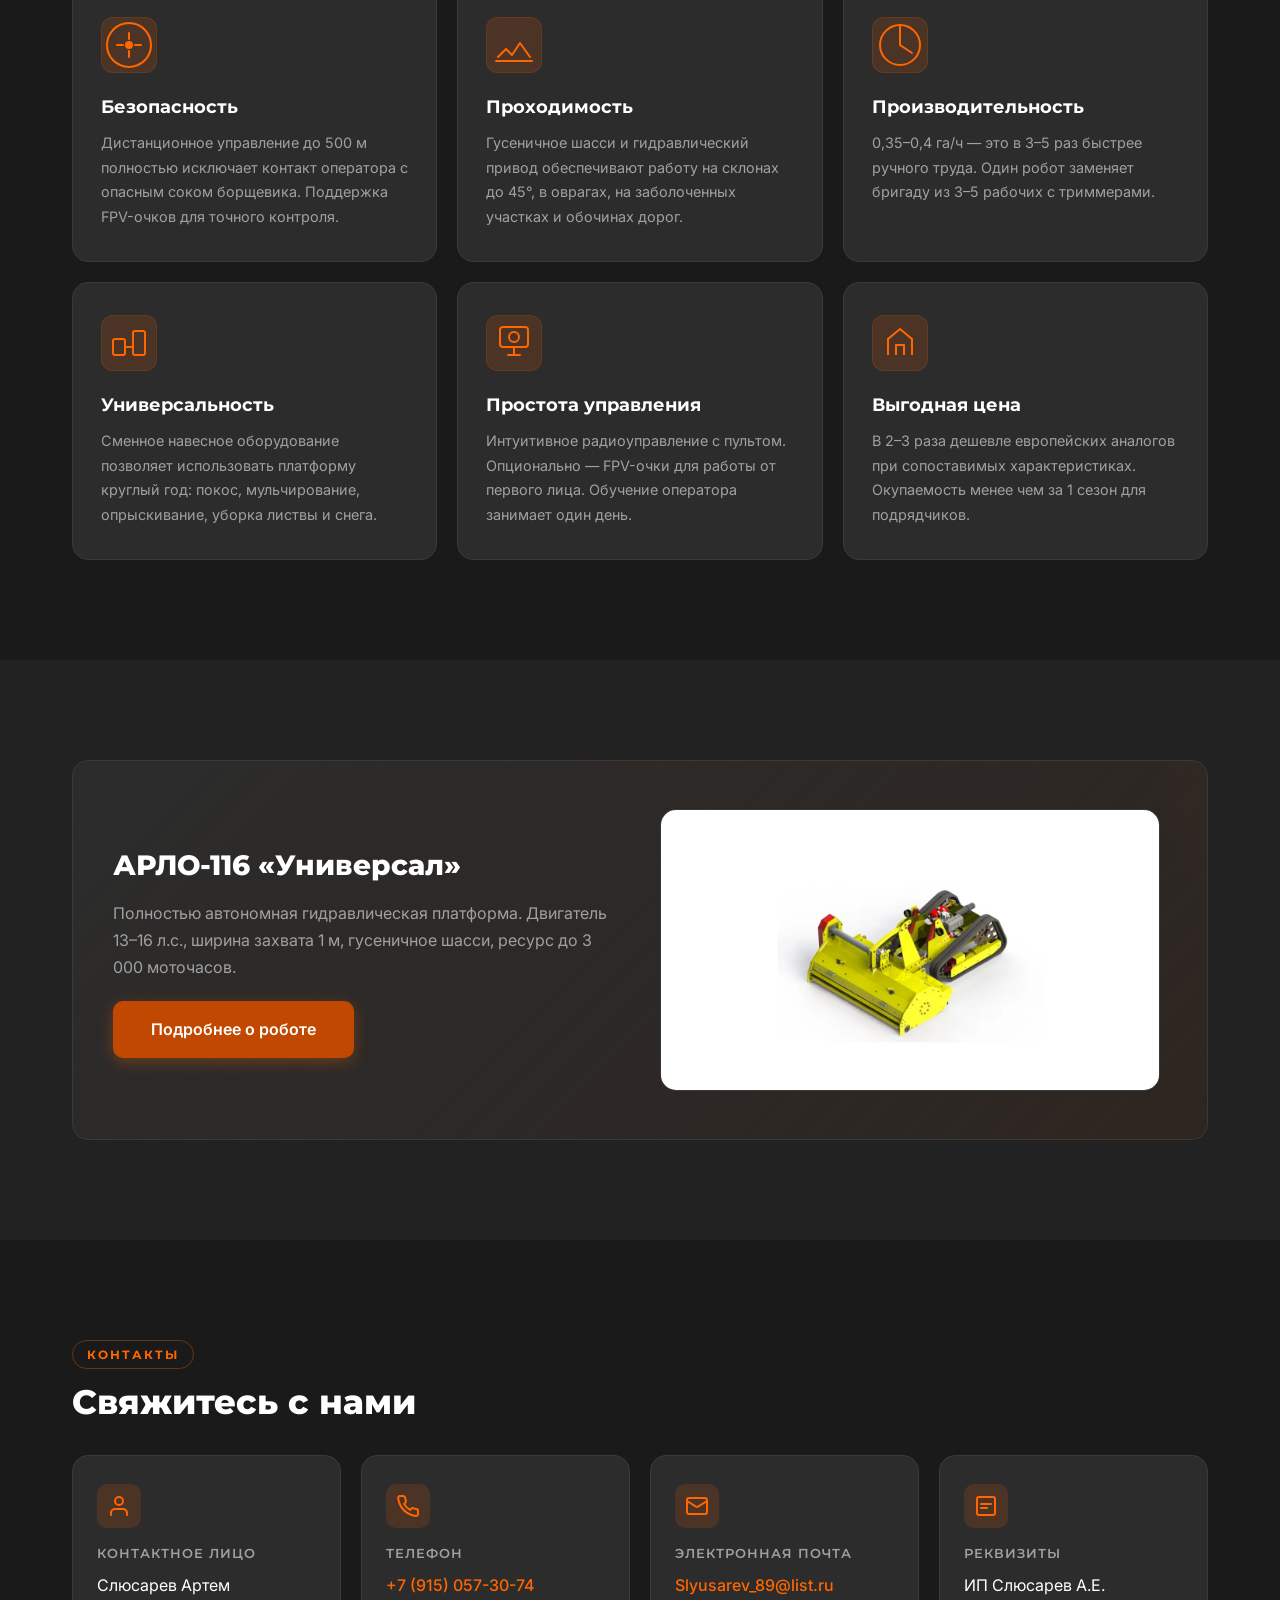
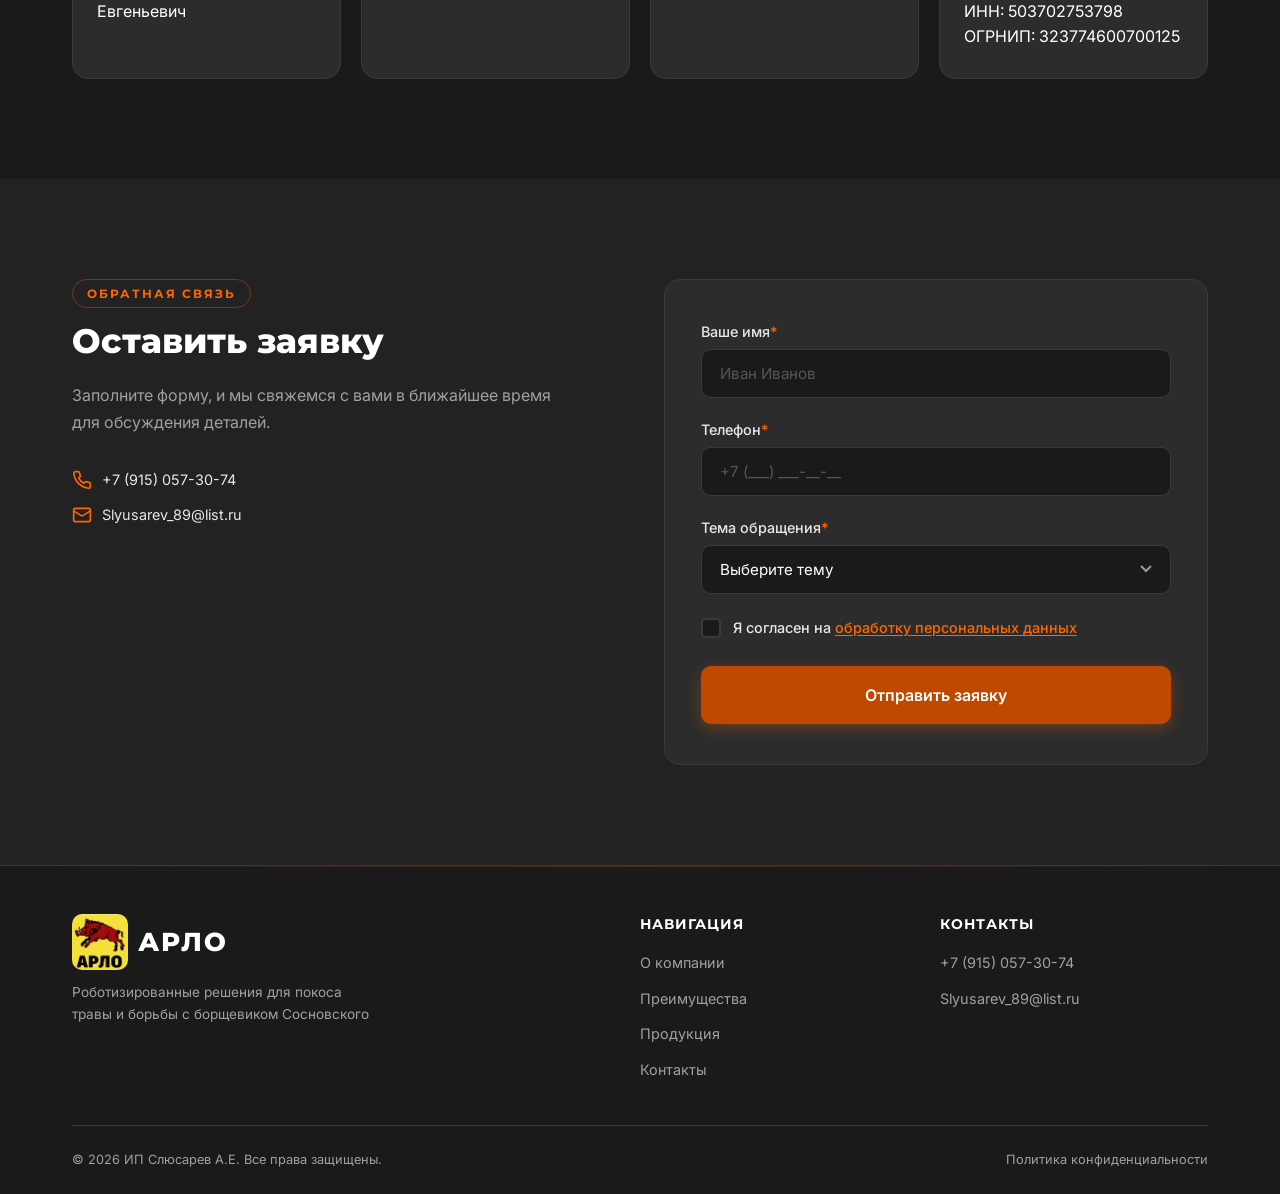
==== commit 5a4f5b39: "правки" ====
--- a/index.html
+++ b/index.html
@@ -12,7 +12,7 @@
     <meta property="og:type" content="website">
     <meta property="og:title" content="АРЛО-116 — Роботизированная косильная платформа">
     <meta property="og:description" content="Безопасная борьба с борщевиком Сосновского. Дистанционное управление до 500 м. Производительность 0,4 га/ч.">
-    <meta property="og:image" content="https://arlo-robot.ru/images/og-image.jpg">
+    <meta property="og:image" content="https://arlo-robot.ru/images/og-image.webp">
     <meta property="og:url" content="https://arlo-robot.ru/">
     <meta property="og:locale" content="ru_RU">
     <meta property="og:site_name" content="АРЛО">
@@ -34,7 +34,7 @@
         "legalName": "ИП Слюсарев А.Е.",
         "taxID": "503702753798",
         "url": "https://arlo-robot.ru",
-        "logo": "https://arlo-robot.ru/images/logo.png",
+        "logo": "https://arlo-robot.ru/images/logo.webp",
         "contactPoint": {
             "@type": "ContactPoint",
             "telephone": "+7-915-057-30-74",
@@ -52,7 +52,7 @@
     <header class="site-header" id="masthead">
         <div class="container header-inner">
             <a href="index.html" class="site-logo" aria-label="АРЛО — на главную">
-                <img src="images/logo.png" alt="Логотип АРЛО" width="50" height="50">
+                <img src="images/logo.webp" alt="Логотип АРЛО" width="80" height="80">
                 <span class="site-logo__text">АРЛО</span>
             </a>
 
@@ -148,7 +148,7 @@
                         <a href="product.html" class="btn btn-primary" style="margin-top: 12px;">Смотреть продукцию</a>
                     </div>
                     <div class="about-image">
-                        <img src="images/robot-8.png" alt="Роботизированная косильная платформа АРЛО-116 — вид спереди" width="600" height="400" loading="lazy">
+                        <img src="images/robot-8.webp" alt="Роботизированная косильная платформа АРЛО-116 — вид спереди" width="600" height="400" loading="lazy">
                         <div class="about-image-badge">
                             <span>Сделано</span> в России
                         </div>
@@ -165,22 +165,22 @@
 
                 <div class="steps-grid">
                     <div class="step-card">
-                        <div class="step-number">01</div>
+                        <div class="step-number" aria-hidden="true">01</div>
                         <h3>Доставка на участок</h3>
                         <p>Робот компактен и легко транспортируется в кузове пикапа или на прицепе. Масса всего 300–400 кг.</p>
                     </div>
                     <div class="step-card">
-                        <div class="step-number">02</div>
+                        <div class="step-number" aria-hidden="true">02</div>
                         <h3>Настройка оператором</h3>
                         <p>Оператор запускает робота и управляет им с безопасного расстояния до 500 м при помощи пульта или FPV-очков.</p>
                     </div>
                     <div class="step-card">
-                        <div class="step-number">03</div>
+                        <div class="step-number" aria-hidden="true">03</div>
                         <h3>Мульчирование территории</h3>
                         <p>Робот измельчает растительность в щепу, которая остаётся на месте, удобряя почву и подавляя рост сорняков.</p>
                     </div>
                     <div class="step-card">
-                        <div class="step-number">04</div>
+                        <div class="step-number" aria-hidden="true">04</div>
                         <h3>Результат</h3>
                         <p>0,35–0,4 га/ч обработанной территории. Не требуется вывоз отходов. Территория чистая и безопасная.</p>
                     </div>
@@ -278,7 +278,7 @@
                         <a href="product.html" class="btn btn-primary btn-lg">Подробнее о роботе</a>
                     </div>
                     <div class="product-cta-img">
-                        <img src="images/robot-2.jpg" alt="АРЛО-116 — вид с мульчером" width="500" height="400" loading="lazy">
+                        <img src="images/robot-2.webp" alt="АРЛО-116 — вид с мульчером" width="500" height="400" loading="lazy">
                     </div>
                 </div>
             </div>
@@ -398,14 +398,14 @@
         <div class="container footer-inner">
             <div class="footer-col">
                 <a href="index.html" class="site-logo" aria-label="АРЛО — на главную">
-                    <img src="images/logo.png" alt="Логотип АРЛО" width="40" height="40">
+                    <img src="images/logo.webp" alt="Логотип АРЛО" width="60" height="60">
                     <span class="site-logo__text">АРЛО</span>
                 </a>
                 <p class="footer-desc">Роботизированные решения для покоса травы и борьбы с борщевиком Сосновского</p>
             </div>
 
             <div class="footer-col">
-                <h4>Навигация</h4>
+                <h3>Навигация</h3>
                 <ul class="footer-nav">
                     <li><a href="#about">О компании</a></li>
                     <li><a href="#advantages">Преимущества</a></li>
@@ -415,7 +415,7 @@
             </div>
 
             <div class="footer-col">
-                <h4>Контакты</h4>
+                <h3>Контакты</h3>
                 <ul class="footer-contacts">
                     <li><a href="tel:+79150573074">+7 (915) 057-30-74</a></li>
                     <li><a href="mailto:Slyusarev_89@list.ru">Slyusarev_89@list.ru</a></li>
--- a/css/style.css
+++ b/css/style.css
@@ -3,18 +3,20 @@
     --color-primary: #FF6600;
     --color-primary-dark: #CC5200;
     --color-primary-light: #FF8533;
+    --color-btn-bg: #C04800;         /* darker orange — white text passes 4.5:1 */
+    --color-btn-bg-hover: #A33D00;
     --color-primary-glow: rgba(255, 102, 0, 0.15);
-    --color-bg: #0D0D0D;
-    --color-bg-alt: #141414;
-    --color-bg-card: #1A1A1A;
+    --color-bg: #1A1A1A;
+    --color-bg-alt: #222222;
+    --color-bg-card: #2C2C2C;
     --color-text: #E8E8E8;
-    --color-text-muted: #9A9A9A;
-    --color-border: #2A2A2A;
+    --color-text-muted: #A0A0A0;
+    --color-border: #3A3A3A;
     --color-white: #FFFFFF;
     --font-primary: 'Inter', 'Segoe UI', system-ui, sans-serif;
     --font-heading: 'Montserrat', 'Arial Black', sans-serif;
     --max-width: 1200px;
-    --header-height: 70px;
+    --header-height: 96px;
     --radius: 10px;
     --radius-lg: 16px;
     --transition: 0.3s ease;
@@ -87,9 +89,9 @@
     letter-spacing: 2px;
     color: var(--color-primary);
     margin-bottom: 12px;
-    padding: 6px 14px;
-    background: var(--color-primary-glow);
-    border: 1px solid rgba(255, 102, 0, 0.2);
+    padding: 4px 14px;
+    background: transparent;
+    border: 1px solid rgba(255, 102, 0, 0.35);
     border-radius: 20px;
 }
 
@@ -135,15 +137,15 @@
 }
 
 .btn-primary {
-    background: var(--color-primary);
-    color: var(--color-white);
-    border-color: var(--color-primary);
+    background: var(--color-btn-bg);
+    color: var(--color-white);
+    border-color: var(--color-btn-bg);
     box-shadow: 0 4px 15px rgba(255, 102, 0, 0.3);
 }
 
 .btn-primary:hover {
-    background: var(--color-primary-dark);
-    border-color: var(--color-primary-dark);
+    background: var(--color-btn-bg-hover);
+    border-color: var(--color-btn-bg-hover);
     color: var(--color-white);
     box-shadow: 0 6px 25px rgba(255, 102, 0, 0.4);
     transform: translateY(-2px);
@@ -169,16 +171,16 @@
     left: 0;
     right: 0;
     z-index: 1000;
-    background: rgba(13, 13, 13, 0.85);
+    background: rgba(26, 26, 26, 0.88);
     backdrop-filter: blur(12px);
     -webkit-backdrop-filter: blur(12px);
-    border-bottom: 1px solid rgba(255, 255, 255, 0.06);
+    border-bottom: 1px solid rgba(255, 255, 255, 0.08);
     height: var(--header-height);
     transition: all var(--transition);
 }
 
 .site-header.scrolled {
-    background: rgba(13, 13, 13, 0.95);
+    background: rgba(26, 26, 26, 0.97);
     box-shadow: 0 4px 30px rgba(0, 0, 0, 0.5);
 }
 
@@ -199,14 +201,14 @@
 }
 
 .site-logo img {
-    width: 42px;
-    height: 42px;
-    border-radius: 8px;
+    width: 80px;
+    height: 80px;
+    border-radius: 10px;
 }
 
 .site-logo__text {
     font-family: var(--font-heading);
-    font-size: 1.3rem;
+    font-size: 1.6rem;
     font-weight: 800;
     letter-spacing: 2px;
 }
@@ -234,14 +236,14 @@
 }
 
 .nav-cta {
-    background: var(--color-primary) !important;
+    background: var(--color-btn-bg) !important;
     color: var(--color-white) !important;
     border-radius: var(--radius) !important;
     box-shadow: 0 2px 10px rgba(255, 102, 0, 0.3);
 }
 
 .nav-cta:hover {
-    background: var(--color-primary-dark) !important;
+    background: var(--color-btn-bg-hover) !important;
     box-shadow: 0 4px 20px rgba(255, 102, 0, 0.4) !important;
 }
 
@@ -277,7 +279,7 @@
     display: flex;
     align-items: center;
     justify-content: center;
-    background: var(--color-bg) url('../images/robot-5.png') center/cover no-repeat;
+    background: #111 url('../images/robot-5.webp') center/cover no-repeat;
     margin-top: var(--header-height);
     overflow: hidden;
 }
@@ -286,9 +288,9 @@
     position: absolute;
     inset: 0;
     background:
-        linear-gradient(to top, rgba(13, 13, 13, 0.95) 0%, rgba(13, 13, 13, 0.6) 30%, transparent 60%),
-        linear-gradient(to bottom, rgba(13, 13, 13, 0.95) 0%, rgba(13, 13, 13, 0.6) 30%, transparent 60%),
-        rgba(13, 13, 13, 0.45);
+        linear-gradient(to top, rgba(26, 26, 26, 0.95) 0%, rgba(26, 26, 26, 0.55) 30%, transparent 60%),
+        linear-gradient(to bottom, rgba(26, 26, 26, 0.95) 0%, rgba(26, 26, 26, 0.55) 30%, transparent 60%),
+        rgba(26, 26, 26, 0.35);
 }
 
 .hero-particles {
@@ -304,7 +306,8 @@
 .hero-content {
     position: relative;
     z-index: 1;
-    padding: 80px 0;
+    padding-top: 80px;
+    padding-bottom: 80px;
     text-align: left;
     display: flex;
     flex-direction: column;
@@ -370,7 +373,7 @@
     justify-content: flex-start;
     border: 1px solid rgba(255, 102, 0, 0.15);
     border-radius: var(--radius-lg);
-    background: rgba(13, 13, 13, 0.55);
+    background: rgba(26, 26, 26, 0.55);
     backdrop-filter: blur(12px);
     overflow: hidden;
 }
@@ -513,7 +516,7 @@
     position: absolute;
     bottom: -12px;
     right: 20px;
-    background: var(--color-primary);
+    background: var(--color-btn-bg);
     color: var(--color-white);
     padding: 10px 20px;
     border-radius: var(--radius);
@@ -1012,6 +1015,12 @@
     color: #e74c3c;
 }
 
+/* Footer logo slightly smaller than header */
+.site-footer .site-logo img {
+    width: 56px;
+    height: 56px;
+}
+
 /* ===== FOOTER ===== */
 .site-footer {
     background: var(--color-bg);
@@ -1044,7 +1053,7 @@
     max-width: 300px;
 }
 
-.footer-col h4 {
+.footer-col h3 {
     font-family: var(--font-heading);
     font-size: 0.85rem;
     font-weight: 700;
@@ -1383,7 +1392,7 @@
         right: 0;
         width: 300px;
         height: 100vh;
-        background: rgba(13, 13, 13, 0.98);
+        background: rgba(26, 26, 26, 0.98);
         backdrop-filter: blur(20px);
         border-left: 1px solid var(--color-border);
         transform: translateX(100%);
